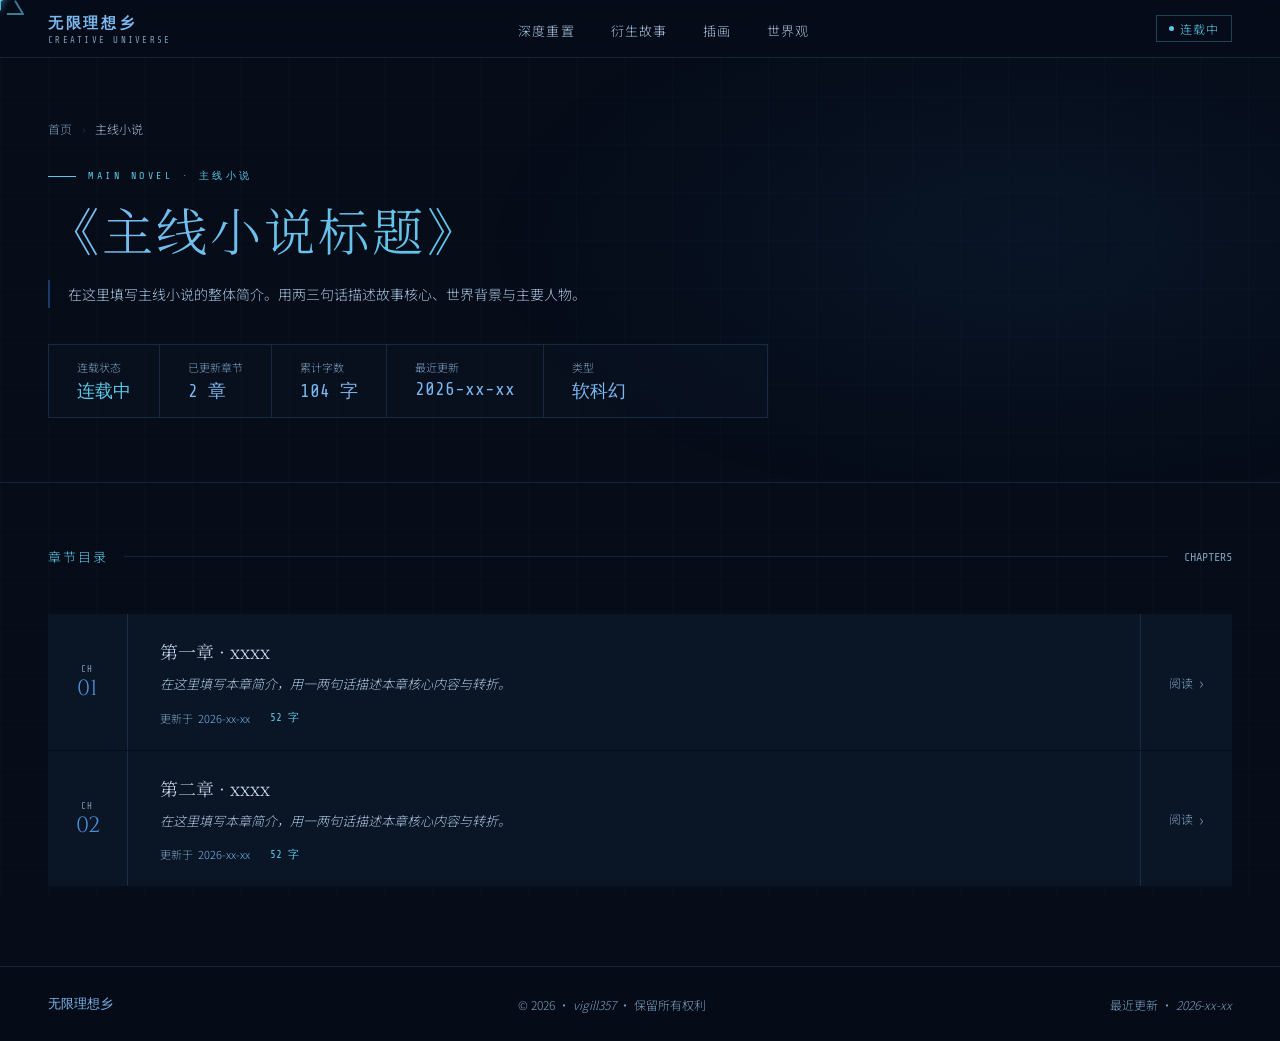
==== novel.html @ cdf53405 "1.2" ====
<!DOCTYPE html>
<html lang="zh-CN">
<head>
  <meta charset="UTF-8">
  <meta name="viewport" content="width=device-width, initial-scale=1.0">
  <title>主线小说 — 无限理想乡</title>

  <link href="https://fonts.googleapis.com/css2?family=Noto+Serif+SC:wght@300;400;600&family=Noto+Sans+SC:wght@300;400;500&family=Share+Tech+Mono&family=Cinzel:wght@400;600&display=swap" rel="stylesheet">
  <link rel="stylesheet" href="css/main.css">

  <style>
    /* ═══════════════════════════════════════════
       novel.html 专属样式
    ═══════════════════════════════════════════ */

    /* ── 页面头部（小号 Hero） ── */
    .page-header {
      position: relative; z-index: 2;
      padding: 120px 48px 64px;
      border-bottom: 1px solid var(--border);
      overflow: hidden;
    }
    .page-header::before {
      content: ''; position: absolute; inset: 0; pointer-events: none;
      background: radial-gradient(ellipse 60% 80% at 80% 50%,
        rgba(37,99,168,.10) 0%, transparent 70%);
    }

    /* 面包屑 */
    .breadcrumb {
      display: flex; align-items: center; gap: 10px;
      font-family: 'Noto Sans SC', sans-serif; font-size: 12px;
      color: var(--text3); margin-bottom: 32px;
      opacity: 0; animation: fadeUp .5s .05s forwards;
    }
    .breadcrumb a {
      color: var(--text3); text-decoration: none; transition: color .2s;
    }
    .breadcrumb a:hover { color: var(--cyan); }
    .breadcrumb-sep { color: var(--border2); }
    .breadcrumb-cur { color: var(--text2); }

    /* 标题区 */
    .ph-inner { max-width: 720px; position: relative; }
    .ph-label {
      font-family: 'Share Tech Mono', monospace; font-size: 10px;
      letter-spacing: .35em; color: var(--cyan); margin-bottom: 16px;
      display: flex; align-items: center; gap: 12px;
      opacity: 0; animation: fadeUp .5s .1s forwards;
    }
    .ph-label::before { content: ''; display: block; width: 28px; height: 1px; background: var(--cyan); }

    .ph-title {
      font-family: 'Noto Serif SC', serif; font-weight: 300;
      font-size: clamp(32px, 4vw, 54px); line-height: 1.2;
      letter-spacing: .06em; margin-bottom: 20px;
      opacity: 0; animation: fadeUp .6s .15s forwards;
    }
    .ph-title em {
      font-style: normal;
      background: linear-gradient(135deg, var(--blue3), var(--cyan));
      -webkit-background-clip: text; -webkit-text-fill-color: transparent;
    }

    .ph-synopsis {
      font-size: 14px; line-height: 2; color: var(--text2);
      max-width: 580px; margin-bottom: 36px;
      border-left: 2px solid var(--blue0); padding-left: 18px;
      opacity: 0; animation: fadeUp .6s .2s forwards;
    }

    /* 统计条 */
    .ph-stats {
      display: flex; gap: 0; flex-wrap: wrap;
      border: 1px solid var(--border); background: rgba(10,21,37,.5);
      opacity: 0; animation: fadeUp .6s .25s forwards;
    }
    .ph-stat {
      padding: 14px 28px; border-right: 1px solid var(--border);
      display: flex; flex-direction: column; gap: 4px;
    }
    .ph-stat:last-child { border-right: none; }
    .ph-stat-label { font-family: 'Noto Sans SC', sans-serif; font-size: 11px; color: var(--text3); }
    .ph-stat-val   { font-family: 'Share Tech Mono', monospace; font-size: 18px; color: var(--blue3); }
    .ph-stat-val.live { color: var(--cyan); }

    /* ── 章节列表 ── */
    .chapter-section {
      position: relative; z-index: 2;
      padding: 64px 48px 80px;
    }

    .ch-list { display: flex; flex-direction: column; gap: 1px; }

    .ch-card {
      display: grid;
      grid-template-columns: 80px 1fr auto;
      gap: 0;
      background: var(--border);
      text-decoration: none; color: inherit;
      transition: background .2s;
    }
    .ch-card:hover .ch-card-num  { background: var(--bg3); }
    .ch-card:hover .ch-card-body { background: var(--bg2); }
    .ch-card:hover .ch-card-action { background: var(--bg2); }

    /* 左侧章节序号 */
    .ch-card-num {
      background: var(--bg1);
      display: flex; flex-direction: column;
      align-items: center; justify-content: center;
      padding: 28px 0;
      border-right: 1px solid var(--border);
      transition: background .2s;
    }
    .ch-num-label {
      font-family: 'Share Tech Mono', monospace;
      font-size: 9px; color: var(--text3);
      letter-spacing: .15em; margin-bottom: 4px;
    }
    .ch-num-val {
      font-family: 'Cinzel', serif;
      font-size: 22px; color: var(--blue2);
      line-height: 1;
    }

    /* 中部内容 */
    .ch-card-body {
      background: var(--bg1);
      padding: 24px 32px;
      transition: background .2s;
    }
    .ch-card-title {
      font-family: 'Noto Serif SC', serif;
      font-size: 18px; color: var(--text);
      margin-bottom: 8px;
    }
    .ch-card-synopsis {
      font-size: 13px; line-height: 1.8;
      color: var(--text2); font-style: italic;
      margin-bottom: 14px;
    }
    .ch-card-meta {
      display: flex; gap: 20px; align-items: center;
    }
    .ch-meta-item {
      font-family: 'Noto Sans SC', sans-serif;
      font-size: 11px; color: var(--text3);
      display: flex; align-items: center; gap: 5px;
    }
    .ch-meta-item em {
      font-style: normal; color: var(--blue3);
    }
    .ch-wordcount {
      font-family: 'Share Tech Mono', monospace;
      font-size: 11px; color: var(--text3);
    }
    .ch-wordcount em { color: var(--cyan); font-style: normal; }

    /* 右侧操作 */
    .ch-card-action {
      background: var(--bg1);
      border-left: 1px solid var(--border);
      display: flex; align-items: center; justify-content: center;
      padding: 0 28px;
      transition: background .2s;
    }
    .ch-read-btn {
      font-family: 'Noto Sans SC', sans-serif;
      font-size: 12px; color: var(--text3);
      display: flex; align-items: center; gap: 6px;
      transition: color .2s;
    }
    .ch-card:hover .ch-read-btn { color: var(--cyan); }
    .ch-read-arrow {
      font-size: 16px; transition: transform .2s;
    }
    .ch-card:hover .ch-read-arrow { transform: translateX(3px); }

    /* 加载占位 */
    .ch-loading {
      text-align: center; padding: 60px;
      font-family: 'Noto Sans SC', sans-serif;
      font-size: 13px; color: var(--text3);
    }

    /* 入场动画 */
    .ch-card {
      opacity: 0;
      transform: translateY(12px);
      transition: opacity .4s, transform .4s, background .2s;
    }
    .ch-card.visible {
      opacity: 1;
      transform: translateY(0);
    }
  </style>
</head>
<body>

  <!-- ═══════════ 几何光标 ═══════════ -->
  <div id="cursor-container">
    <svg id="cur-ring" viewBox="0 0 50 50">
      <g fill="none" stroke="var(--cyan)" stroke-width="1.5" stroke-linecap="round">
        <path d="M 25 5 L 19 15 M 25 5 L 31 15" />
        <path d="M 7 36 L 13 26 M 7 36 L 19 36" />
        <path d="M 43 36 L 37 26 M 43 36 L 31 36" />
      </g>
    </svg>
    <svg id="cur" viewBox="0 0 50 50">
      <g fill="none" stroke="var(--cyan)" stroke-width="2" stroke-linecap="round">
        <path d="M 25 36 L 25 26" />
        <path d="M 16 20.5 L 25 26" />
        <path d="M 34 20.5 L 25 26" />
        <circle cx="25" cy="26" r="1" fill="var(--cyan)" stroke="none" />
      </g>
    </svg>
  </div>

  <!-- ═══════════ 导航栏 ═══════════ -->
  <nav>
    <a href="index.html" class="nav-logo">
      <span class="nav-logo-main">无限理想乡</span>
      <span class="nav-logo-sub">Creative Universe</span>
    </a>
    <ul class="nav-links">
      <li><a href="index.html">深度重置</a></li>
      <li><a href="index.html#stories">衍生故事</a></li>
      <li><a href="index.html#gallery">插画</a></li>
      <li><a href="index.html#world">世界观</a></li>
    </ul>
    <div class="nav-status">连载中</div>
  </nav>

  <!-- ═══════════ 页面头部 ═══════════ -->
  <header class="page-header">
    <div class="breadcrumb">
      <a href="index.html">首页</a>
      <span class="breadcrumb-sep">›</span>
      <span class="breadcrumb-cur">主线小说</span>
    </div>
    <div class="ph-inner">
      <div class="ph-label">MAIN NOVEL · 主线小说</div>
      <h1 class="ph-title" id="novel-title"><em>《潜渊之旅》</em></h1>
      <p class="ph-synopsis" id="novel-synopsis">载入中…</p>
      <div class="ph-stats">
        <div class="ph-stat">
          <span class="ph-stat-label">连载状态</span>
          <span class="ph-stat-val live" id="stat-status">连载中</span>
        </div>
        <div class="ph-stat">
          <span class="ph-stat-label">已更新章节</span>
          <span class="ph-stat-val" id="stat-chapters">— 章</span>
        </div>
        <div class="ph-stat">
          <span class="ph-stat-label">累计字数</span>
          <span class="ph-stat-val" id="stat-words">计算中…</span>
        </div>
        <div class="ph-stat">
          <span class="ph-stat-label">最近更新</span>
          <span class="ph-stat-val" id="stat-update">——</span>
        </div>
        <div class="ph-stat">
          <span class="ph-stat-label">类型</span>
          <span class="ph-stat-val" id="stat-genre">——</span>
        </div>
      </div>
    </div>
  </header>

  <!-- ═══════════ 章节列表 ═══════════ -->
  <section class="chapter-section">
    <div class="sec-head">
      <span class="sec-label">章节目录</span>
      <div class="sec-line"></div>
      <span class="sec-num">CHAPTERS</span>
    </div>
    <div class="ch-list" id="chapter-list">
      <div class="ch-loading">载入章节列表中…</div>
    </div>
  </section>

  <!-- ═══════════ 页脚 ═══════════ -->
  <footer>
    <div class="footer-logo">无限理想乡</div>
    <div class="footer-info">© 2026 · <em>vigill357</em> · 保留所有权利</div>
    <div class="footer-info" id="footer-update">最近更新 · <em>——</em></div>
  </footer>

  <!-- ═══════════ 脚本 ═══════════ -->
  <script src="js/cursor.js"></script>
  <script>
    (() => {
      const STORIES_ROOT = 'data/main_stories/';

      /** 统计中文字符数 */
      function countChinese(text) {
        return (text.match(/[\u4e00-\u9fa5]/g) || []).length;
      }

      /** 格式化字数 */
      function fmtWords(n) {
        if (n >= 10000) return (n / 10000).toFixed(1) + ' 万字';
        return n.toLocaleString() + ' 字';
      }

      /** 格式化序号（补零） */
      function fmtNum(n) {
        return String(n).padStart(2, '0');
      }

      /** 渲染单张章节卡片 */
      function renderCard(meta, index, wordCount) {
        const card = document.createElement('a');
        card.href      = '#'; // 未来指向阅读器
        card.className = 'ch-card';
        card.id        = `ch${index + 1}`;

        card.innerHTML = `
          <div class="ch-card-num">
            <span class="ch-num-label">CH</span>
            <span class="ch-num-val">${fmtNum(index + 1)}</span>
          </div>
          <div class="ch-card-body">
            <div class="ch-card-title">${meta.title}</div>
            <p class="ch-card-synopsis">${meta.synopsis || '暂无简介。'}</p>
            <div class="ch-card-meta">
              <span class="ch-meta-item">更新于 <em>${meta.date || '——'}</em></span>
              <span class="ch-wordcount">
                ${wordCount !== null
                  ? `<em>${fmtWords(wordCount)}</em>`
                  : '<em>——</em>'}
              </span>
            </div>
          </div>
          <div class="ch-card-action">
            <span class="ch-read-btn">
              阅读
              <span class="ch-read-arrow">›</span>
            </span>
          </div>`;

        return card;
      }

      /** 主加载流程 */
      async function load() {
        // 1. 读小说级别信息
        try {
          const wRes  = await fetch('data/world.json');
          const world = await wRes.json();
          if (world.novel) {
            const n = world.novel;
            document.getElementById('novel-title').innerHTML    = `<em>${n.title || '《主线小说标题》'}</em>`;
            document.getElementById('novel-synopsis').textContent = n.synopsis || '';
            document.getElementById('stat-status').textContent    = n.status  || '——';
            document.getElementById('stat-genre').textContent     = n.genre   || '——';
          }

        } catch (_) {}

        // 2. 读章节索引
        let folders = [];
        try {
          const idxRes = await fetch(STORIES_ROOT + 'index.json');
          folders = await idxRes.json();
        } catch (e) {
          document.getElementById('chapter-list').innerHTML =
            '<div class="ch-loading">无法加载章节列表。</div>';
          return;
        }

        document.getElementById('stat-chapters').textContent = `${folders.length} 章`;

        // 3. 并行拉取所有 meta.json
        const metas = await Promise.all(
          folders.map(f =>
            fetch(`${STORIES_ROOT}${f}/meta.json`)
              .then(r => r.json())
              .catch(() => ({ title: f, date: '', synopsis: '' }))
          )
        );

        // 最新更新日期
        const latestDate = [...metas]
          .sort((a, b) => (b.date || '').localeCompare(a.date || ''))[0]?.date || '——';
        document.getElementById('stat-update').textContent = latestDate;
        document.getElementById('footer-update').innerHTML =
          `最近更新 · <em>${latestDate}</em>`;

        // 4. 渲染卡片（先不带字数）
        const list = document.getElementById('chapter-list');
        list.innerHTML = '';
        const cards = metas.map((meta, i) => {
          const card = renderCard(meta, i, null);
          list.appendChild(card);
          return card;
        });

        // 5. 入场动画（逐卡延迟）
        cards.forEach((card, i) => {
          setTimeout(() => card.classList.add('visible'), i * 80);
        });

        // 6. 并行拉取正文 → 计算字数（异步更新到已渲染的卡片）
        let totalWords = 0;
        await Promise.all(
          folders.map(async (f, i) => {
            try {
              const txtRes = await fetch(`${STORIES_ROOT}${f}/${f}.txt`);
              const text   = await txtRes.text();
              const wc     = countChinese(text);
              totalWords  += wc;

              // 更新对应卡片的字数显示
              const wcEl = cards[i].querySelector('.ch-wordcount');
              if (wcEl) wcEl.innerHTML = `<em>${fmtWords(wc)}</em>`;

              // 同步更新总字数
              document.getElementById('stat-words').textContent = fmtWords(totalWords);
            } catch (_) {}
          })
        );

        // 最终确认总字数
        document.getElementById('stat-words').textContent =
          totalWords > 0 ? fmtWords(totalWords) : '——';
      }

      // 光标初始化 + 主加载
      document.addEventListener('DOMContentLoaded', () => {
        Cursor.init();
        load();
      });
    })();
  </script>
</body>
</html>
---- css/main.css ----
/* ╔═══════════════════════════════════════════╗
   ║         模块 1 · 全局颜色变量              ║
   ╚═══════════════════════════════════════════╝ */
:root {
  --bg0: #060C18;   --bg1: #0A1525;   --bg2: #0E1E35;   --bg3: #132540;
  --blue0: #1A3A6E; --blue1: #2563A8; --blue2: #4A90D9; --blue3: #7BB8F0; --blue4: #B8D8F8;
  --cyan:  #5BC8E8; --cyan2: #A8E6F5;
  --gold:  #C8A96E; --gold2: #E8D0A0;
  --text:  #C8D8EE; --text2: #A8C4E0; --text3: #7AA0C0;
  --border:  rgba(74, 144, 217, 0.20); --border2: rgba(74, 144, 217, 0.40);
}

/* ╔═══════════════════════════════════════════╗
   ║         模块 2 · 全局基础样式              ║
   ╚═══════════════════════════════════════════╝ */
* {
  margin: 0; padding: 0; box-sizing: border-box;
  cursor: none !important;
}
html { scroll-behavior: smooth; }
body {
  background: var(--bg0);
  color: var(--text);
  font-family: 'Noto Sans SC', sans-serif;
  font-weight: 300;
  min-height: 100vh;
  overflow-x: hidden;
}

/* 背景纹理 · 网格 */
body::before {
  content: ''; position: fixed; inset: 0; pointer-events: none; z-index: 0;
  background-image:
    linear-gradient(rgba(74,144,217,.03) 1px, transparent 1px),
    linear-gradient(90deg, rgba(74,144,217,.03) 1px, transparent 1px);
  background-size: 48px 48px;
}
/* 背景纹理 · 扫描线 */
body::after {
  content: ''; position: fixed; inset: 0; pointer-events: none; z-index: 1;
  background: repeating-linear-gradient(
    0deg, transparent, transparent 3px,
    rgba(0, 0, 0, 0.025) 3px, rgba(0, 0, 0, 0.025) 4px
  );
}

/* 滚动条 */
::-webkit-scrollbar { width: 2px; }
::-webkit-scrollbar-track { background: var(--bg0); }
::-webkit-scrollbar-thumb { background: var(--blue1); }

/* ╔═══════════════════════════════════════════╗
   ║         模块 3 · 通用动画关键帧            ║
   ╚═══════════════════════════════════════════╝ */
@keyframes fadeUp   { from { opacity: 0; transform: translateY(20px); }  to { opacity: 1; transform: translateY(0); } }
@keyframes fadeLeft  { from { opacity: 0; transform: translate(20px, -50%); } to { opacity: 1; transform: translate(0, -50%); } }
@keyframes fadeIn    { from { opacity: 0; } to { opacity: 1; } }
@keyframes blink     { 0%, 100% { opacity: 1; } 50% { opacity: .3; } }
@keyframes breathe   { 0%, 100% { transform: scale(1); opacity: .8; } 50% { transform: scale(1.08); opacity: 1; } }
@keyframes breathe1  { 0%, 100% { transform: translateY(-55%) scale(1); } 50% { transform: translateY(-55%) scale(1.08); } }
@keyframes scrollDown { 0%, 100% { opacity: .4; transform: scaleY(.8); } 50% { opacity: 1; transform: scaleY(1); } }

/* ╔═══════════════════════════════════════════╗
   ║         模块 4 · 几何光标                  ║
   ╚═══════════════════════════════════════════╝ */
#cursor-container {
  position: fixed; top: 0; left: 0;
  width: 100vw; height: 100vh;
  pointer-events: none; z-index: 9999;
}
/* 内部三脚架（直接跟随） */
#cur {
  position: fixed; width: 44px; height: 44px;
  pointer-events: none; transform: translate(-50%, -50%);
  mix-blend-mode: screen;
  filter: drop-shadow(0 0 3px var(--cyan));
}
/* 外部镂空三角（延迟跟随） */
#cur-ring {
  position: fixed; width: 64px; height: 64px;
  pointer-events: none; transform: translate(-50%, -50%);
  mix-blend-mode: screen; opacity: 0.6;
  transition: transform .3s cubic-bezier(0.23, 1, 0.32, 1), opacity .3s;
}
/* 悬停状态 */
#cur-ring.big {
  opacity: 1;
  transform: translate(-50%, -50%) rotate(60deg) scale(1.3);
}

/* ╔═══════════════════════════════════════════╗
   ║         模块 5 · 点击波纹                  ║
   ╚═══════════════════════════════════════════╝ */
.rpl {
  position: fixed; border-radius: 50%; border: 1px solid rgba(91, 200, 232, 0.7);
  pointer-events: none; z-index: 9990; transform: translate(-50%, -50%);
  animation: rpl .65s ease-out forwards;
}
@keyframes rpl {
  from { width: 0; height: 0; opacity: .9; }
  to   { width: 100px; height: 100px; opacity: 0; }
}

/* ╔═══════════════════════════════════════════╗
   ║         模块 6 · 导航栏                    ║
   ╚═══════════════════════════════════════════╝ */
nav {
  position: fixed; top: 0; left: 0; right: 0; z-index: 200; height: 58px;
  display: flex; align-items: center; justify-content: space-between;
  padding: 0 48px; border-bottom: 1px solid var(--border);
  background: rgba(6, 12, 24, 0.88); backdrop-filter: blur(16px);
}
.nav-logo { display: flex; flex-direction: column; gap: 1px; text-decoration: none; }
.nav-logo-main { font-family: 'Cinzel', serif; font-size: 15px; font-weight: 600; letter-spacing: .18em; color: var(--blue3); }
.nav-logo-sub  { font-family: 'Share Tech Mono', monospace; font-size: 9px; letter-spacing: .25em; color: var(--text3); text-transform: uppercase; }
.nav-links { display: flex; gap: 36px; list-style: none; }
.nav-links a {
  font-family: 'Noto Sans SC', sans-serif; font-size: 13px; letter-spacing: .08em;
  text-transform: none; color: var(--text2); text-decoration: none;
  transition: color .2s; position: relative;
}
.nav-links a::after {
  content: ''; position: absolute; bottom: -4px; left: 0; right: 100%;
  height: 1px; background: var(--cyan); transition: right .25s;
}
.nav-links a:hover { color: var(--cyan); }
.nav-links a:hover::after { right: 0; }
.nav-status {
  font-family: 'Noto Sans SC', sans-serif; font-size: 12px; letter-spacing: .08em;
  color: var(--cyan); border: 1px solid rgba(91, 200, 232, 0.3);
  padding: 4px 12px; display: flex; align-items: center; gap: 6px;
}
.nav-status::before {
  content: ''; width: 5px; height: 5px; border-radius: 50%;
  background: var(--cyan); animation: blink 2s infinite;
}

/* ╔═══════════════════════════════════════════╗
   ║         模块 7 · 首屏 Hero                 ║
   ╚═══════════════════════════════════════════╝ */
.hero {
  position: relative; z-index: 2; min-height: 100vh;
  display: flex; flex-direction: column; justify-content: center;
  padding: 80px 48px 60px; overflow: hidden;
}
.hero::before {
  content: ''; position: absolute; top: 0; right: 200px; bottom: 0; width: 1px;
  background: linear-gradient(to bottom, transparent, var(--border2) 30%, var(--border2) 70%, transparent);
}
.orb  { position: absolute; pointer-events: none; border-radius: 50%; animation: breathe 5s ease-in-out infinite; }
.orb1 { width:700px; height:700px; right:-150px; top:50%; transform:translateY(-55%); background:radial-gradient(circle, rgba(37,99,168,.12) 0%, transparent 65%); animation: breathe1 5s ease-in-out infinite; }
.orb2 { width:400px; height:400px; right:80px; top:15%; background:radial-gradient(circle, rgba(91,200,232,.06) 0%, transparent 65%); animation-duration:7s; animation-direction:reverse; }
.orb3 { width:300px; height:300px; left:-60px; bottom:10%; background:radial-gradient(circle, rgba(37,99,168,.07) 0%, transparent 65%); animation-duration:6s; }

.hero-content { max-width: 620px; position: relative; }
.hero-tag {
  font-family: 'Share Tech Mono', monospace; font-size: 10px; letter-spacing: .35em;
  text-transform: uppercase; color: var(--cyan); margin-bottom: 28px;
  display: flex; align-items: center; gap: 14px;
  opacity: 0; animation: fadeUp .6s .1s forwards;
}
.hero-tag::before { content: ''; display: block; width: 36px; height: 1px; background: var(--cyan); }
.hero-title {
  font-family: 'Noto Serif SC', serif; font-weight: 300;
  font-size: clamp(42px, 5.5vw, 72px); line-height: 1.15; letter-spacing: .06em;
  color: var(--text); margin-bottom: 10px;
  opacity: 0; animation: fadeUp .7s .2s forwards;
}
.hero-title em {
  font-style: normal;
  background: linear-gradient(135deg, var(--blue3), var(--cyan));
  -webkit-background-clip: text; -webkit-text-fill-color: transparent;
}
.hero-en  { font-family: 'Cinzel', serif; font-size: 13px; letter-spacing: .25em; color: var(--text3); margin-bottom: 40px; opacity: 0; animation: fadeUp .7s .3s forwards; }
.hero-desc { font-size: 15px; line-height: 2; color: var(--text2); max-width: 460px; margin-bottom: 48px; border-left: 2px solid var(--blue0); padding-left: 20px; opacity: 0; animation: fadeUp .7s .4s forwards; }
.hero-btns { display: flex; gap: 14px; align-items: center; opacity: 0; animation: fadeUp .7s .5s forwards; }
.btn-a, .btn-b {
  font-family: 'Noto Sans SC', sans-serif; font-size: 13px; letter-spacing: .12em;
  padding: 13px 30px; text-decoration: none; display: inline-block;
  transition: all .2s;
  clip-path: polygon(0 0, calc(100% - 8px) 0, 100% 8px, 100% 100%, 8px 100%, 0 calc(100% - 8px));
}
.btn-a       { color: var(--bg0); background: var(--blue2); }
.btn-a:hover { background: var(--cyan); }
.btn-b       { color: var(--blue3); border: 1px solid var(--border2); }
.btn-b:hover { border-color: var(--cyan2); color: var(--cyan2); }

/* Hero 信息面板 */
.hero-panel {
  position: absolute; right: 0; top: 50%; transform: translateY(-50%);
  width: 220px; border: 1px solid var(--border); background: rgba(10, 21, 37, 0.7);
  padding: 24px; opacity: 0; animation: fadeLeft .8s .6s forwards;
}
.hero-panel::before {
  content: 'SYS.INFO'; position: absolute; top: -9px; left: 16px;
  font-family: 'Share Tech Mono', monospace; font-size: 9px; color: var(--text3);
  background: var(--bg0); padding: 0 8px;
}
.panel-row { display: flex; justify-content: space-between; align-items: center; padding: 7px 0; border-bottom: 1px solid rgba(74, 144, 217, 0.08); }
.panel-row:last-child { border-bottom: none; }
.panel-key { font-family: 'Noto Sans SC', sans-serif; font-size: 12px; color: var(--text2); }
.panel-val { font-family: 'Share Tech Mono', monospace; font-size: 13px; color: var(--blue3); }
.panel-val.live { color: var(--cyan); }

.scroll-hint {
  position: absolute; bottom: 36px; left: 50%; transform: translateX(-50%);
  font-family: 'Noto Sans SC', sans-serif; font-size: 12px; letter-spacing: .2em; color: var(--text3);
  display: flex; flex-direction: column; align-items: center; gap: 10px;
  opacity: 0; animation: fadeIn 1s 1s forwards;
}
.scroll-arrow { width: 1px; height: 40px; background: linear-gradient(to bottom, var(--border2), transparent); animation: scrollDown 1.5s ease-in-out infinite; }

/* ╔═══════════════════════════════════════════╗
   ║         模块 8 · 内容板块通用              ║
   ╚═══════════════════════════════════════════╝ */
section { position: relative; z-index: 2; padding: 80px 48px; }
.sec-head  { display: flex; align-items: center; gap: 16px; margin-bottom: 48px; }
.sec-label { font-family: 'Noto Sans SC', sans-serif; font-size: 13px; letter-spacing: .15em; color: var(--cyan); }
.sec-line  { flex: 1; height: 1px; background: var(--border); }
.sec-num   { font-family: 'Share Tech Mono', monospace; font-size: 12px; color: var(--text3); }

/* ╔═══════════════════════════════════════════╗
   ║         模块 9 · 小说板块                  ║
   ╚═══════════════════════════════════════════╝ */
.novel-wrap  { display: grid; grid-template-columns: 1fr 340px; gap: 1px; background: var(--border); }
.novel-main  { background: var(--bg1); padding: 48px; position: relative; overflow: hidden; transition: background .3s; text-decoration: none; display: block; color: inherit; }
.novel-main:hover { background: var(--bg2); }

/* MAIN 徽章（替代原 ::after 伪元素，支持呼吸灯） */
.novel-badge {
  position: absolute; top: 24px; right: 24px;
  font-family: 'Share Tech Mono', monospace; font-size: 9px; color: var(--gold);
  border: 1px solid rgba(200, 169, 110, 0.3); padding: 3px 10px 3px 8px;
  display: flex; align-items: center; gap: 6px;
}
.novel-badge::before {
  content: ''; width: 5px; height: 5px; border-radius: 50%;
  background: var(--gold); animation: blink 2.5s ease-in-out infinite;
  flex-shrink: 0;
}

.novel-tag   { font-family: 'Noto Sans SC', sans-serif; font-size: 12px; color: var(--blue3); margin-bottom: 20px; display: flex; align-items: center; gap: 8px; }
.novel-title { font-family: 'Noto Serif SC', serif; font-size: 32px; margin-bottom: 20px; transition: color .2s; }
.novel-desc  { font-size: 14px; line-height: 1.9; color: var(--text2); font-style: italic; margin-bottom: 32px; }
.novel-stats { display: flex; gap: 28px; border-top: 1px solid var(--border); padding-top: 20px; }
.stat-item   { display: flex; flex-direction: column; gap: 4px; }
.stat-label  { font-family: 'Noto Sans SC', sans-serif; font-size: 11px; color: var(--text3); }
.stat-val    { font-family: 'Share Tech Mono', monospace; font-size: 14px; color: var(--blue3); }
.novel-side    { background: var(--bg1); display: flex; flex-direction: column; gap: 1px; }
.chapter-item  { background: var(--bg1); padding: 24px 28px; transition: background .25s; text-decoration: none; display: block; position: relative; }
.chapter-item:hover { background: var(--bg2); }
.ch-title  { font-family: 'Noto Serif SC', serif; font-size: 15px; color: var(--text); margin-bottom: 6px; }
.ch-date   { font-family: 'Noto Sans SC', sans-serif; font-size: 11px; color: var(--text3); }
.ch-arrow  { position: absolute; right: 20px; top: 50%; transform: translateY(-50%); font-size: 12px; color: var(--border2); transition: all .2s; }
.chapter-item:hover .ch-arrow { color: var(--cyan); right: 16px; }

/* ╔═══════════════════════════════════════════╗
   ║         模块 10 · 衍生故事板块             ║
   ╚═══════════════════════════════════════════╝ */
.stories-grid { display: grid; grid-template-columns: repeat(3, 1fr); gap: 1px; background: var(--border); }
.story-card    { background: var(--bg1); padding: 32px; transition: background .25s; text-decoration: none; display: block; position: relative; }
.story-card:hover { background: var(--bg2); }
.story-title   { font-family: 'Noto Serif SC', serif; font-size: 20px; margin-bottom: 12px; }
.story-excerpt { font-size: 13px; line-height: 1.85; color: var(--text2); font-style: italic; margin-bottom: 20px; }
.story-meta    { display: flex; justify-content: space-between; border-top: 1px solid var(--border); padding-top: 14px; font-family: 'Noto Sans SC', sans-serif; font-size: 12px; color: var(--text3); }

/* ╔═══════════════════════════════════════════╗
   ║         模块 11 · 插画图鉴板块             ║
   ╚═══════════════════════════════════════════╝ */
.gallery-grid  { display: grid; grid-template-columns: repeat(4, 1fr); gap: 1px; background: var(--border); }
.gallery-item  { background: var(--bg1); aspect-ratio: 2/3; display: flex; flex-direction: column; align-items: center; justify-content: center; overflow: hidden; transition: background .25s; position: relative; }
.gallery-frame { width: 55%; aspect-ratio: 1; border: 1px solid var(--border); position: relative; transition: all .3s; }
.gallery-item:hover .gallery-frame { border-color: var(--blue2); transform: scale(1.04); }
.gallery-label { position: absolute; bottom: 16px; font-size: 12px; color: var(--text2); }

/* ╔═══════════════════════════════════════════╗
   ║         模块 12 · 世界观板块               ║
   ╚═══════════════════════════════════════════╝ */
.world-grid  { display: grid; grid-template-columns: repeat(2, 1fr); gap: 1px; background: var(--border); }
.world-card  { background: var(--bg1); padding: 36px 40px; transition: background .25s; text-decoration: none; display: block; position: relative; }
.world-card:hover { background: var(--bg2); }
.world-icon  { font-family: 'Share Tech Mono', monospace; font-size: 22px; color: var(--blue0); margin-bottom: 20px; }
.world-title { font-family: 'Noto Serif SC', serif; font-size: 18px; margin-bottom: 10px; }
.world-count { font-family: 'Noto Sans SC', sans-serif; font-size: 12px; border-top: 1px solid var(--border); padding-top: 14px; color: var(--text3); }
.world-count em { color: var(--cyan); font-style: normal; }

/* ╔═══════════════════════════════════════════╗
   ║         模块 13 · 页脚                     ║
   ╚═══════════════════════════════════════════╝ */
footer {
  border-top: 1px solid var(--border); padding: 28px 48px;
  display: flex; justify-content: space-between; align-items: center;
  background: rgba(6, 12, 24, 0.6); position: relative; z-index: 2;
}
.footer-logo { font-family: 'Cinzel', serif; font-size: 13px; color: var(--blue3); }
.footer-info { font-family: 'Noto Sans SC', sans-serif; font-size: 12px; color: var(--text3); }

/* 模块 14 · 侧栏滚动 */
.novel-side { display: flex; flex-direction: column; overflow: hidden; }
.novel-side-scroll { flex: 1; overflow-y: auto; scrollbar-width: thin; scrollbar-color: var(--blue2) transparent; }
.novel-side-scroll::-webkit-scrollbar { width: 3px; }
.novel-side-scroll::-webkit-scrollbar-thumb { background: var(--blue2); border-radius: 2px; }
.chapter-item--all { flex-shrink: 0; border-top: 1px solid var(--border); background: rgba(37,99,168,.06); }
.chapter-item--all:hover { background: rgba(37,99,168,.14); }
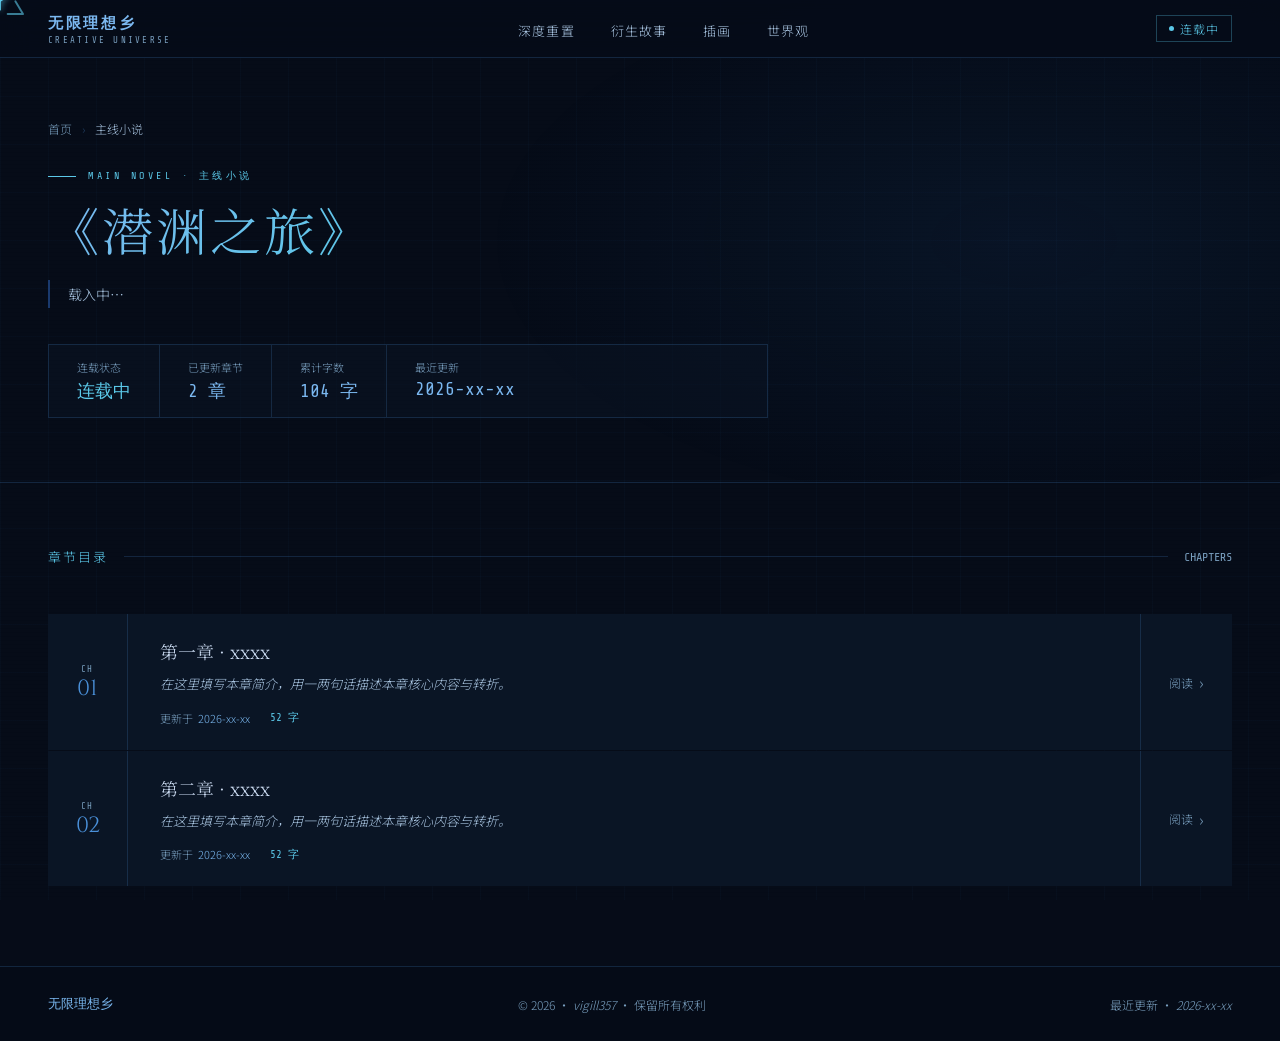
==== commit 70fa2b31: "删除类型" ====
--- a/novel.html
+++ b/novel.html
@@ -260,10 +260,10 @@
           <span class="ph-stat-label">最近更新</span>
           <span class="ph-stat-val" id="stat-update">——</span>
         </div>
-        <div class="ph-stat">
+        <!-- <div class="ph-stat">
           <span class="ph-stat-label">类型</span>
           <span class="ph-stat-val" id="stat-genre">——</span>
-        </div>
+        </div> -->
       </div>
     </div>
   </header>
--- a/css/main.css
+++ b/css/main.css
@@ -296,8 +296,9 @@
 .footer-info { font-family: 'Noto Sans SC', sans-serif; font-size: 12px; color: var(--text3); }
 
 /* 模块 14 · 侧栏滚动 */
-.novel-side { display: flex; flex-direction: column; overflow: hidden; }
-.novel-side-scroll { flex: 1; overflow-y: auto; scrollbar-width: thin; scrollbar-color: var(--blue2) transparent; }
+.novel-main { height: 340px; }
+.novel-side { display: flex; flex-direction: column; overflow: hidden; background: var(--bg1); }
+.novel-side-scroll { flex: 1; overflow-y: auto; background: var(--bg1); scrollbar-width: thin; scrollbar-color: var(--blue2) transparent; }
 .novel-side-scroll::-webkit-scrollbar { width: 3px; }
 .novel-side-scroll::-webkit-scrollbar-thumb { background: var(--blue2); border-radius: 2px; }
 .chapter-item--all { flex-shrink: 0; border-top: 1px solid var(--border); background: rgba(37,99,168,.06); }
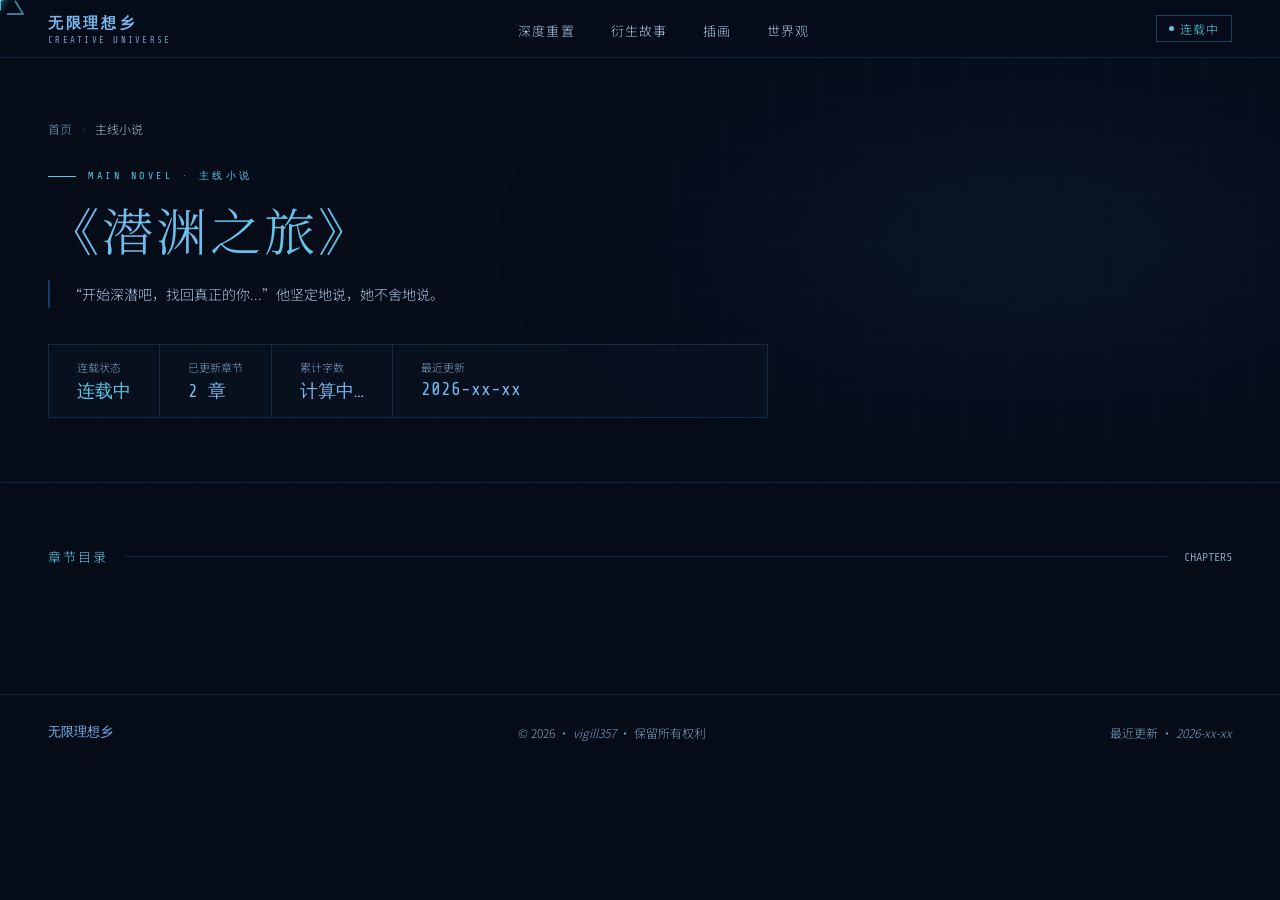
==== commit 63aca45a: "链接阅读器" ====
--- a/novel.html
+++ b/novel.html
@@ -312,7 +312,7 @@
       /** 渲染单张章节卡片 */
       function renderCard(meta, index, wordCount) {
         const card = document.createElement('a');
-        card.href      = '#'; // 未来指向阅读器
+        card.href      = `reader.html?ch=${folders[index]}`; // 未来指向阅读器
         card.className = 'ch-card';
         card.id        = `ch${index + 1}`;
 
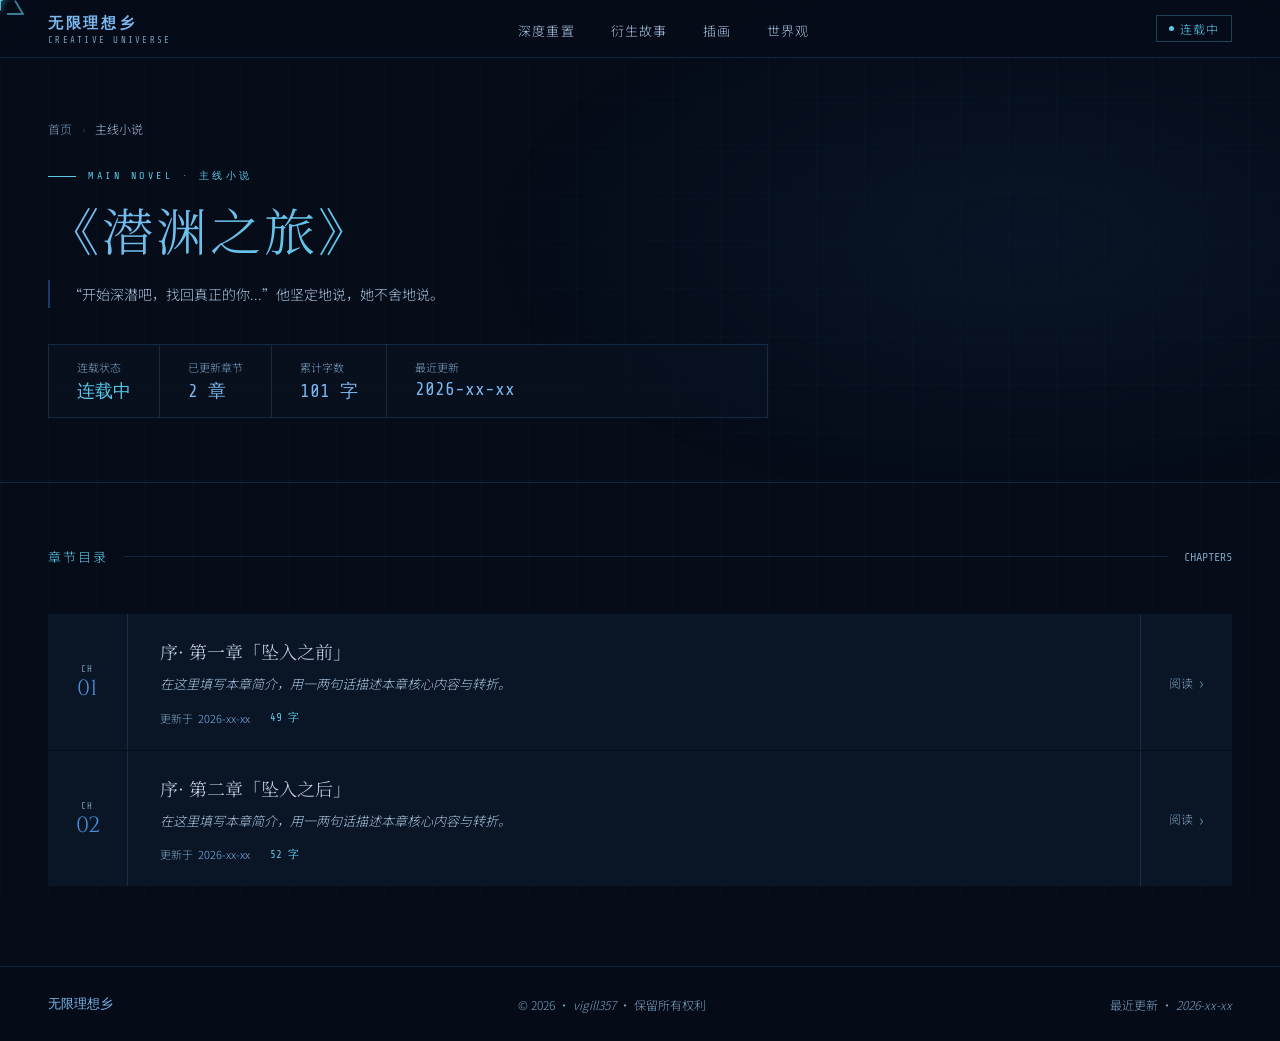
==== commit ed356b82: "更新novel.html和loader.js以适配新的章节结构和数据格式；添加reader.html作为小说阅读界面；更新world.json以反映当前的世界构建状态。" ====
--- a/novel.html
+++ b/novel.html
@@ -310,9 +310,9 @@
       }
 
       /** 渲染单张章节卡片 */
-      function renderCard(meta, index, wordCount) {
+      function renderCard(meta, index, wordCount, folder) {
         const card = document.createElement('a');
-        card.href      = `reader.html?ch=${folders[index]}`; // 未来指向阅读器
+        card.href      = `reader.html?ch=${folder || ''}`; // 未来指向阅读器
         card.className = 'ch-card';
         card.id        = `ch${index + 1}`;
 
@@ -392,7 +392,7 @@
         const list = document.getElementById('chapter-list');
         list.innerHTML = '';
         const cards = metas.map((meta, i) => {
-          const card = renderCard(meta, i, null);
+          const card = renderCard(meta, i, null, folders[i]);
           list.appendChild(card);
           return card;
         });
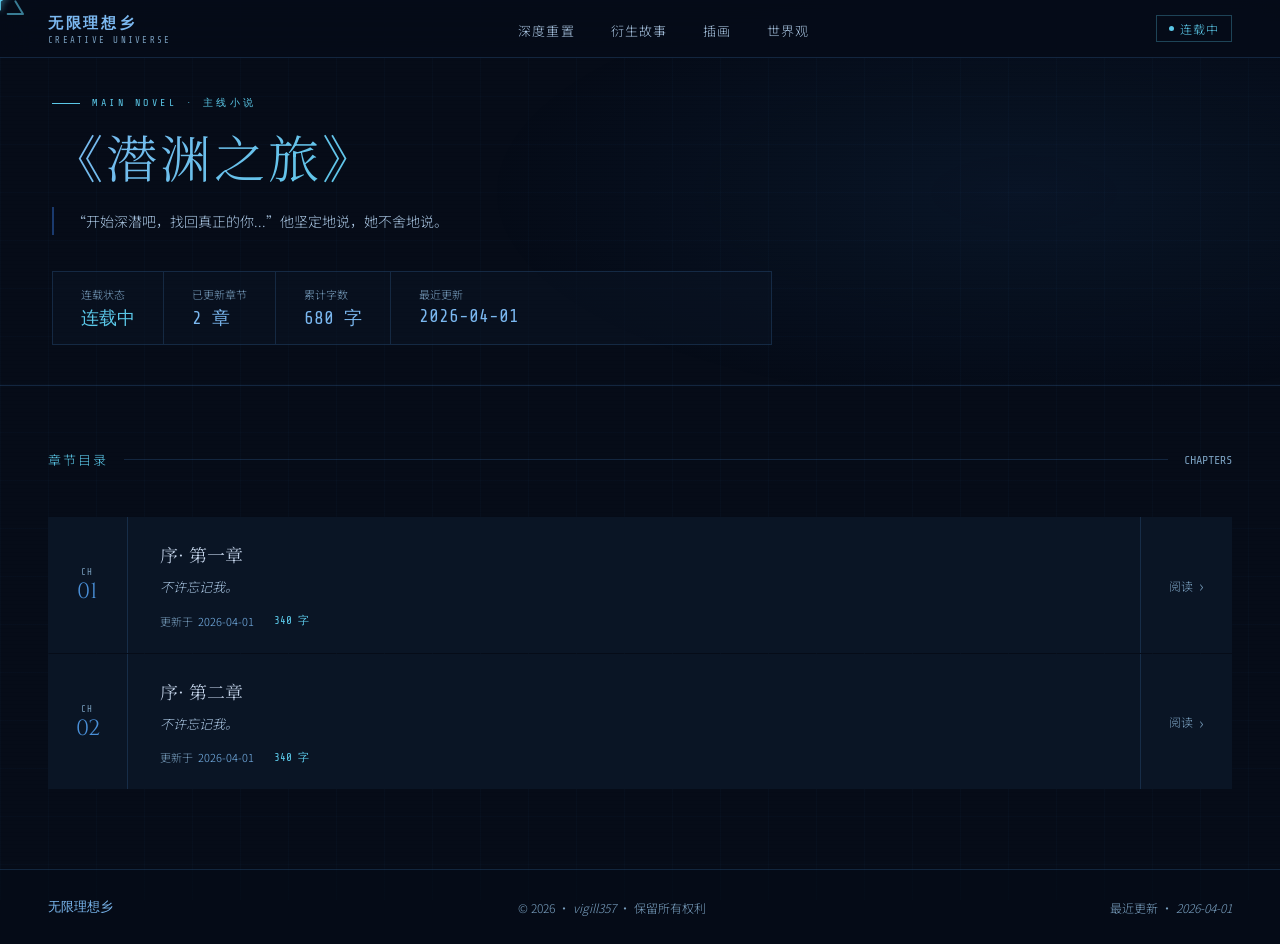
==== commit 6e857c2d: "主线小说子页面更新，对齐排版" ====
--- a/novel.html
+++ b/novel.html
@@ -1,438 +1,419 @@
-<!DOCTYPE html>
-<html lang="zh-CN">
-<head>
-  <meta charset="UTF-8">
-  <meta name="viewport" content="width=device-width, initial-scale=1.0">
-  <title>主线小说 — 无限理想乡</title>
-
-  <link href="https://fonts.googleapis.com/css2?family=Noto+Serif+SC:wght@300;400;600&family=Noto+Sans+SC:wght@300;400;500&family=Share+Tech+Mono&family=Cinzel:wght@400;600&display=swap" rel="stylesheet">
-  <link rel="stylesheet" href="css/main.css">
-
-  <style>
-    /* ═══════════════════════════════════════════
-       novel.html 专属样式
-    ═══════════════════════════════════════════ */
-
-    /* ── 页面头部（小号 Hero） ── */
-    .page-header {
-      position: relative; z-index: 2;
-      padding: 120px 48px 64px;
-      border-bottom: 1px solid var(--border);
-      overflow: hidden;
-    }
-    .page-header::before {
-      content: ''; position: absolute; inset: 0; pointer-events: none;
-      background: radial-gradient(ellipse 60% 80% at 80% 50%,
-        rgba(37,99,168,.10) 0%, transparent 70%);
-    }
-
-    /* 面包屑 */
-    .breadcrumb {
-      display: flex; align-items: center; gap: 10px;
-      font-family: 'Noto Sans SC', sans-serif; font-size: 12px;
-      color: var(--text3); margin-bottom: 32px;
-      opacity: 0; animation: fadeUp .5s .05s forwards;
-    }
-    .breadcrumb a {
-      color: var(--text3); text-decoration: none; transition: color .2s;
-    }
-    .breadcrumb a:hover { color: var(--cyan); }
-    .breadcrumb-sep { color: var(--border2); }
-    .breadcrumb-cur { color: var(--text2); }
-
-    /* 标题区 */
-    .ph-inner { max-width: 720px; position: relative; }
-    .ph-label {
-      font-family: 'Share Tech Mono', monospace; font-size: 10px;
-      letter-spacing: .35em; color: var(--cyan); margin-bottom: 16px;
-      display: flex; align-items: center; gap: 12px;
-      opacity: 0; animation: fadeUp .5s .1s forwards;
-    }
-    .ph-label::before { content: ''; display: block; width: 28px; height: 1px; background: var(--cyan); }
-
-    .ph-title {
-      font-family: 'Noto Serif SC', serif; font-weight: 300;
-      font-size: clamp(32px, 4vw, 54px); line-height: 1.2;
-      letter-spacing: .06em; margin-bottom: 20px;
-      opacity: 0; animation: fadeUp .6s .15s forwards;
-    }
-    .ph-title em {
-      font-style: normal;
-      background: linear-gradient(135deg, var(--blue3), var(--cyan));
-      -webkit-background-clip: text; -webkit-text-fill-color: transparent;
-    }
-
-    .ph-synopsis {
-      font-size: 14px; line-height: 2; color: var(--text2);
-      max-width: 580px; margin-bottom: 36px;
-      border-left: 2px solid var(--blue0); padding-left: 18px;
-      opacity: 0; animation: fadeUp .6s .2s forwards;
-    }
-
-    /* 统计条 */
-    .ph-stats {
-      display: flex; gap: 0; flex-wrap: wrap;
-      border: 1px solid var(--border); background: rgba(10,21,37,.5);
-      opacity: 0; animation: fadeUp .6s .25s forwards;
-    }
-    .ph-stat {
-      padding: 14px 28px; border-right: 1px solid var(--border);
-      display: flex; flex-direction: column; gap: 4px;
-    }
-    .ph-stat:last-child { border-right: none; }
-    .ph-stat-label { font-family: 'Noto Sans SC', sans-serif; font-size: 11px; color: var(--text3); }
-    .ph-stat-val   { font-family: 'Share Tech Mono', monospace; font-size: 18px; color: var(--blue3); }
-    .ph-stat-val.live { color: var(--cyan); }
-
-    /* ── 章节列表 ── */
-    .chapter-section {
-      position: relative; z-index: 2;
-      padding: 64px 48px 80px;
-    }
-
-    .ch-list { display: flex; flex-direction: column; gap: 1px; }
-
-    .ch-card {
-      display: grid;
-      grid-template-columns: 80px 1fr auto;
-      gap: 0;
-      background: var(--border);
-      text-decoration: none; color: inherit;
-      transition: background .2s;
-    }
-    .ch-card:hover .ch-card-num  { background: var(--bg3); }
-    .ch-card:hover .ch-card-body { background: var(--bg2); }
-    .ch-card:hover .ch-card-action { background: var(--bg2); }
-
-    /* 左侧章节序号 */
-    .ch-card-num {
-      background: var(--bg1);
-      display: flex; flex-direction: column;
-      align-items: center; justify-content: center;
-      padding: 28px 0;
-      border-right: 1px solid var(--border);
-      transition: background .2s;
-    }
-    .ch-num-label {
-      font-family: 'Share Tech Mono', monospace;
-      font-size: 9px; color: var(--text3);
-      letter-spacing: .15em; margin-bottom: 4px;
-    }
-    .ch-num-val {
-      font-family: 'Cinzel', serif;
-      font-size: 22px; color: var(--blue2);
-      line-height: 1;
-    }
-
-    /* 中部内容 */
-    .ch-card-body {
-      background: var(--bg1);
-      padding: 24px 32px;
-      transition: background .2s;
-    }
-    .ch-card-title {
-      font-family: 'Noto Serif SC', serif;
-      font-size: 18px; color: var(--text);
-      margin-bottom: 8px;
-    }
-    .ch-card-synopsis {
-      font-size: 13px; line-height: 1.8;
-      color: var(--text2); font-style: italic;
-      margin-bottom: 14px;
-    }
-    .ch-card-meta {
-      display: flex; gap: 20px; align-items: center;
-    }
-    .ch-meta-item {
-      font-family: 'Noto Sans SC', sans-serif;
-      font-size: 11px; color: var(--text3);
-      display: flex; align-items: center; gap: 5px;
-    }
-    .ch-meta-item em {
-      font-style: normal; color: var(--blue3);
-    }
-    .ch-wordcount {
-      font-family: 'Share Tech Mono', monospace;
-      font-size: 11px; color: var(--text3);
-    }
-    .ch-wordcount em { color: var(--cyan); font-style: normal; }
-
-    /* 右侧操作 */
-    .ch-card-action {
-      background: var(--bg1);
-      border-left: 1px solid var(--border);
-      display: flex; align-items: center; justify-content: center;
-      padding: 0 28px;
-      transition: background .2s;
-    }
-    .ch-read-btn {
-      font-family: 'Noto Sans SC', sans-serif;
-      font-size: 12px; color: var(--text3);
-      display: flex; align-items: center; gap: 6px;
-      transition: color .2s;
-    }
-    .ch-card:hover .ch-read-btn { color: var(--cyan); }
-    .ch-read-arrow {
-      font-size: 16px; transition: transform .2s;
-    }
-    .ch-card:hover .ch-read-arrow { transform: translateX(3px); }
-
-    /* 加载占位 */
-    .ch-loading {
-      text-align: center; padding: 60px;
-      font-family: 'Noto Sans SC', sans-serif;
-      font-size: 13px; color: var(--text3);
-    }
-
-    /* 入场动画 */
-    .ch-card {
-      opacity: 0;
-      transform: translateY(12px);
-      transition: opacity .4s, transform .4s, background .2s;
-    }
-    .ch-card.visible {
-      opacity: 1;
-      transform: translateY(0);
-    }
-  </style>
-</head>
-<body>
-
-  <!-- ═══════════ 几何光标 ═══════════ -->
-  <div id="cursor-container">
-    <svg id="cur-ring" viewBox="0 0 50 50">
-      <g fill="none" stroke="var(--cyan)" stroke-width="1.5" stroke-linecap="round">
-        <path d="M 25 5 L 19 15 M 25 5 L 31 15" />
-        <path d="M 7 36 L 13 26 M 7 36 L 19 36" />
-        <path d="M 43 36 L 37 26 M 43 36 L 31 36" />
-      </g>
-    </svg>
-    <svg id="cur" viewBox="0 0 50 50">
-      <g fill="none" stroke="var(--cyan)" stroke-width="2" stroke-linecap="round">
-        <path d="M 25 36 L 25 26" />
-        <path d="M 16 20.5 L 25 26" />
-        <path d="M 34 20.5 L 25 26" />
-        <circle cx="25" cy="26" r="1" fill="var(--cyan)" stroke="none" />
-      </g>
-    </svg>
-  </div>
-
-  <!-- ═══════════ 导航栏 ═══════════ -->
-  <nav>
-    <a href="index.html" class="nav-logo">
-      <span class="nav-logo-main">无限理想乡</span>
-      <span class="nav-logo-sub">Creative Universe</span>
-    </a>
-    <ul class="nav-links">
-      <li><a href="index.html">深度重置</a></li>
-      <li><a href="index.html#stories">衍生故事</a></li>
-      <li><a href="index.html#gallery">插画</a></li>
-      <li><a href="index.html#world">世界观</a></li>
-    </ul>
-    <div class="nav-status">连载中</div>
-  </nav>
-
-  <!-- ═══════════ 页面头部 ═══════════ -->
-  <header class="page-header">
-    <div class="breadcrumb">
-      <a href="index.html">首页</a>
-      <span class="breadcrumb-sep">›</span>
-      <span class="breadcrumb-cur">主线小说</span>
-    </div>
-    <div class="ph-inner">
-      <div class="ph-label">MAIN NOVEL · 主线小说</div>
-      <h1 class="ph-title" id="novel-title"><em>《潜渊之旅》</em></h1>
-      <p class="ph-synopsis" id="novel-synopsis">载入中…</p>
-      <div class="ph-stats">
-        <div class="ph-stat">
-          <span class="ph-stat-label">连载状态</span>
-          <span class="ph-stat-val live" id="stat-status">连载中</span>
-        </div>
-        <div class="ph-stat">
-          <span class="ph-stat-label">已更新章节</span>
-          <span class="ph-stat-val" id="stat-chapters">— 章</span>
-        </div>
-        <div class="ph-stat">
-          <span class="ph-stat-label">累计字数</span>
-          <span class="ph-stat-val" id="stat-words">计算中…</span>
-        </div>
-        <div class="ph-stat">
-          <span class="ph-stat-label">最近更新</span>
-          <span class="ph-stat-val" id="stat-update">——</span>
-        </div>
-        <!-- <div class="ph-stat">
-          <span class="ph-stat-label">类型</span>
-          <span class="ph-stat-val" id="stat-genre">——</span>
-        </div> -->
-      </div>
-    </div>
-  </header>
-
-  <!-- ═══════════ 章节列表 ═══════════ -->
-  <section class="chapter-section">
-    <div class="sec-head">
-      <span class="sec-label">章节目录</span>
-      <div class="sec-line"></div>
-      <span class="sec-num">CHAPTERS</span>
-    </div>
-    <div class="ch-list" id="chapter-list">
-      <div class="ch-loading">载入章节列表中…</div>
-    </div>
-  </section>
-
-  <!-- ═══════════ 页脚 ═══════════ -->
-  <footer>
-    <div class="footer-logo">无限理想乡</div>
-    <div class="footer-info">© 2026 · <em>vigill357</em> · 保留所有权利</div>
-    <div class="footer-info" id="footer-update">最近更新 · <em>——</em></div>
-  </footer>
-
-  <!-- ═══════════ 脚本 ═══════════ -->
-  <script src="js/cursor.js"></script>
-  <script>
-    (() => {
-      const STORIES_ROOT = 'data/main_stories/';
-
-      /** 统计中文字符数 */
-      function countChinese(text) {
-        return (text.match(/[\u4e00-\u9fa5]/g) || []).length;
-      }
-
-      /** 格式化字数 */
-      function fmtWords(n) {
-        if (n >= 10000) return (n / 10000).toFixed(1) + ' 万字';
-        return n.toLocaleString() + ' 字';
-      }
-
-      /** 格式化序号（补零） */
-      function fmtNum(n) {
-        return String(n).padStart(2, '0');
-      }
-
-      /** 渲染单张章节卡片 */
-      function renderCard(meta, index, wordCount, folder) {
-        const card = document.createElement('a');
-        card.href      = `reader.html?ch=${folder || ''}`; // 未来指向阅读器
-        card.className = 'ch-card';
-        card.id        = `ch${index + 1}`;
-
-        card.innerHTML = `
-          <div class="ch-card-num">
-            <span class="ch-num-label">CH</span>
-            <span class="ch-num-val">${fmtNum(index + 1)}</span>
-          </div>
-          <div class="ch-card-body">
-            <div class="ch-card-title">${meta.title}</div>
-            <p class="ch-card-synopsis">${meta.synopsis || '暂无简介。'}</p>
-            <div class="ch-card-meta">
-              <span class="ch-meta-item">更新于 <em>${meta.date || '——'}</em></span>
-              <span class="ch-wordcount">
-                ${wordCount !== null
-                  ? `<em>${fmtWords(wordCount)}</em>`
-                  : '<em>——</em>'}
-              </span>
-            </div>
-          </div>
-          <div class="ch-card-action">
-            <span class="ch-read-btn">
-              阅读
-              <span class="ch-read-arrow">›</span>
-            </span>
-          </div>`;
-
-        return card;
-      }
-
-      /** 主加载流程 */
-      async function load() {
-        // 1. 读小说级别信息
-        try {
-          const wRes  = await fetch('data/world.json');
-          const world = await wRes.json();
-          if (world.novel) {
-            const n = world.novel;
-            document.getElementById('novel-title').innerHTML    = `<em>${n.title || '《主线小说标题》'}</em>`;
-            document.getElementById('novel-synopsis').textContent = n.synopsis || '';
-            document.getElementById('stat-status').textContent    = n.status  || '——';
-            document.getElementById('stat-genre').textContent     = n.genre   || '——';
-          }
-
-        } catch (_) {}
-
-        // 2. 读章节索引
-        let folders = [];
-        try {
-          const idxRes = await fetch(STORIES_ROOT + 'index.json');
-          folders = await idxRes.json();
-        } catch (e) {
-          document.getElementById('chapter-list').innerHTML =
-            '<div class="ch-loading">无法加载章节列表。</div>';
-          return;
-        }
-
-        document.getElementById('stat-chapters').textContent = `${folders.length} 章`;
-
-        // 3. 并行拉取所有 meta.json
-        const metas = await Promise.all(
-          folders.map(f =>
-            fetch(`${STORIES_ROOT}${f}/meta.json`)
-              .then(r => r.json())
-              .catch(() => ({ title: f, date: '', synopsis: '' }))
-          )
-        );
-
-        // 最新更新日期
-        const latestDate = [...metas]
-          .sort((a, b) => (b.date || '').localeCompare(a.date || ''))[0]?.date || '——';
-        document.getElementById('stat-update').textContent = latestDate;
-        document.getElementById('footer-update').innerHTML =
-          `最近更新 · <em>${latestDate}</em>`;
-
-        // 4. 渲染卡片（先不带字数）
-        const list = document.getElementById('chapter-list');
-        list.innerHTML = '';
-        const cards = metas.map((meta, i) => {
-          const card = renderCard(meta, i, null, folders[i]);
-          list.appendChild(card);
-          return card;
-        });
-
-        // 5. 入场动画（逐卡延迟）
-        cards.forEach((card, i) => {
-          setTimeout(() => card.classList.add('visible'), i * 80);
-        });
-
-        // 6. 并行拉取正文 → 计算字数（异步更新到已渲染的卡片）
-        let totalWords = 0;
-        await Promise.all(
-          folders.map(async (f, i) => {
-            try {
-              const txtRes = await fetch(`${STORIES_ROOT}${f}/${f}.txt`);
-              const text   = await txtRes.text();
-              const wc     = countChinese(text);
-              totalWords  += wc;
-
-              // 更新对应卡片的字数显示
-              const wcEl = cards[i].querySelector('.ch-wordcount');
-              if (wcEl) wcEl.innerHTML = `<em>${fmtWords(wc)}</em>`;
-
-              // 同步更新总字数
-              document.getElementById('stat-words').textContent = fmtWords(totalWords);
-            } catch (_) {}
-          })
-        );
-
-        // 最终确认总字数
-        document.getElementById('stat-words').textContent =
-          totalWords > 0 ? fmtWords(totalWords) : '——';
-      }
-
-      // 光标初始化 + 主加载
-      document.addEventListener('DOMContentLoaded', () => {
-        Cursor.init();
-        load();
-      });
-    })();
-  </script>
-</body>
-</html>
+<!DOCTYPE html>
+<html lang="zh-CN">
+<head>
+  <meta charset="UTF-8">
+  <meta name="viewport" content="width=device-width, initial-scale=1.0">
+  <title>主线小说 — 无限理想乡</title>
+
+  <link href="https://fonts.googleapis.com/css2?family=Noto+Serif+SC:wght@300;400;600&family=Noto+Sans+SC:wght@300;400;500&family=Share+Tech+Mono&family=Cinzel:wght@400;600&display=swap" rel="stylesheet">
+  <link rel="stylesheet" href="css/main.css">
+
+  <style>
+    /* ═══════════════════════════════════════════
+       novel.html 专属样式
+    ═══════════════════════════════════════════ */
+
+    /* ── 页面头部（小号 Hero） ── */
+    .page-header {
+      position: relative; z-index: 2;
+      padding: 96px 52px 40px;
+      border-bottom: 1px solid var(--border);
+      overflow: hidden;
+    }
+    .page-header::before {
+      content: ''; position: absolute; inset: 0; pointer-events: none;
+      background: radial-gradient(ellipse 60% 80% at 80% 50%,
+        rgba(37,99,168,.10) 0%, transparent 70%);
+    }
+
+    /* 标题区 */
+    .ph-inner { max-width: 720px; position: relative; }
+    .ph-label {
+      font-family: 'Share Tech Mono', monospace; font-size: 10px;
+      letter-spacing: .35em; color: var(--cyan); margin-bottom: 16px;
+      display: flex; align-items: center; gap: 12px;
+      opacity: 0; animation: fadeUp .5s .1s forwards;
+    }
+    .ph-label::before { content: ''; display: block; width: 28px; height: 1px; background: var(--cyan); }
+
+    .ph-title {
+      font-family: 'Noto Serif SC', serif; font-weight: 300;
+      font-size: clamp(32px, 4vw, 54px); line-height: 1.2;
+      letter-spacing: .06em; margin-bottom: 20px;
+      opacity: 0; animation: fadeUp .6s .15s forwards;
+    }
+    .ph-title em {
+      font-style: normal;
+      background: linear-gradient(135deg, var(--blue3), var(--cyan));
+      -webkit-background-clip: text; -webkit-text-fill-color: transparent;
+    }
+
+    .ph-synopsis {
+      font-size: 14px; line-height: 2; color: var(--text2);
+      max-width: 580px; margin-bottom: 36px;
+      border-left: 2px solid var(--blue0); padding-left: 18px;
+      opacity: 0; animation: fadeUp .6s .2s forwards;
+    }
+
+    /* 统计条 */
+    .ph-stats {
+      display: flex; gap: 0; flex-wrap: wrap;
+      border: 1px solid var(--border); background: rgba(10,21,37,.5);
+      opacity: 0; animation: fadeUp .6s .25s forwards;
+    }
+    .ph-stat {
+      padding: 14px 28px; border-right: 1px solid var(--border);
+      display: flex; flex-direction: column; gap: 4px;
+    }
+    .ph-stat:last-child { border-right: none; }
+    .ph-stat-label { font-family: 'Noto Sans SC', sans-serif; font-size: 11px; color: var(--text3); }
+    .ph-stat-val   { font-family: 'Share Tech Mono', monospace; font-size: 18px; color: var(--blue3); }
+    .ph-stat-val.live { color: var(--cyan); }
+
+    /* ── 章节列表 ── */
+    .chapter-section {
+      position: relative; z-index: 2;
+      padding: 64px 48px 80px;
+    }
+
+    .ch-list { display: flex; flex-direction: column; gap: 1px; }
+
+    .ch-card {
+      display: grid;
+      grid-template-columns: 80px 1fr auto;
+      gap: 0;
+      background: var(--border);
+      text-decoration: none; color: inherit;
+      transition: background .2s;
+    }
+    .ch-card:hover .ch-card-num  { background: var(--bg3); }
+    .ch-card:hover .ch-card-body { background: var(--bg2); }
+    .ch-card:hover .ch-card-action { background: var(--bg2); }
+
+    /* 左侧章节序号 */
+    .ch-card-num {
+      background: var(--bg1);
+      display: flex; flex-direction: column;
+      align-items: center; justify-content: center;
+      padding: 28px 0;
+      border-right: 1px solid var(--border);
+      transition: background .2s;
+    }
+    .ch-num-label {
+      font-family: 'Share Tech Mono', monospace;
+      font-size: 9px; color: var(--text3);
+      letter-spacing: .15em; margin-bottom: 4px;
+    }
+    .ch-num-val {
+      font-family: 'Cinzel', serif;
+      font-size: 22px; color: var(--blue2);
+      line-height: 1;
+    }
+
+    /* 中部内容 */
+    .ch-card-body {
+      background: var(--bg1);
+      padding: 24px 32px;
+      transition: background .2s;
+    }
+    .ch-card-title {
+      font-family: 'Noto Serif SC', serif;
+      font-size: 18px; color: var(--text);
+      margin-bottom: 8px;
+    }
+    .ch-card-synopsis {
+      font-size: 13px; line-height: 1.8;
+      color: var(--text2); font-style: italic;
+      margin-bottom: 14px;
+    }
+    .ch-card-meta {
+      display: flex; gap: 20px; align-items: center;
+    }
+    .ch-meta-item {
+      font-family: 'Noto Sans SC', sans-serif;
+      font-size: 11px; color: var(--text3);
+      display: flex; align-items: center; gap: 5px;
+    }
+    .ch-meta-item em {
+      font-style: normal; color: var(--blue3);
+    }
+    .ch-wordcount {
+      font-family: 'Share Tech Mono', monospace;
+      font-size: 11px; color: var(--text3);
+    }
+    .ch-wordcount em { color: var(--cyan); font-style: normal; }
+
+    /* 右侧操作 */
+    .ch-card-action {
+      background: var(--bg1);
+      border-left: 1px solid var(--border);
+      display: flex; align-items: center; justify-content: center;
+      padding: 0 28px;
+      transition: background .2s;
+    }
+    .ch-read-btn {
+      font-family: 'Noto Sans SC', sans-serif;
+      font-size: 12px; color: var(--text3);
+      display: flex; align-items: center; gap: 6px;
+      transition: color .2s;
+    }
+    .ch-card:hover .ch-read-btn { color: var(--cyan); }
+    .ch-read-arrow {
+      font-size: 16px; transition: transform .2s;
+    }
+    .ch-card:hover .ch-read-arrow { transform: translateX(3px); }
+
+    /* 加载占位 */
+    .ch-loading {
+      text-align: center; padding: 60px;
+      font-family: 'Noto Sans SC', sans-serif;
+      font-size: 13px; color: var(--text3);
+    }
+
+    /* 入场动画 */
+    .ch-card {
+      opacity: 0;
+      transform: translateY(12px);
+      transition: opacity .4s, transform .4s, background .2s;
+    }
+    .ch-card.visible {
+      opacity: 1;
+      transform: translateY(0);
+    }
+  </style>
+</head>
+<body>
+
+  <!-- ═══════════ 几何光标 ═══════════ -->
+  <div id="cursor-container">
+    <svg id="cur-ring" viewBox="0 0 50 50">
+      <g fill="none" stroke="var(--cyan)" stroke-width="1.5" stroke-linecap="round">
+        <path d="M 25 5 L 19 15 M 25 5 L 31 15" />
+        <path d="M 7 36 L 13 26 M 7 36 L 19 36" />
+        <path d="M 43 36 L 37 26 M 43 36 L 31 36" />
+      </g>
+    </svg>
+    <svg id="cur" viewBox="0 0 50 50">
+      <g fill="none" stroke="var(--cyan)" stroke-width="2" stroke-linecap="round">
+        <path d="M 25 36 L 25 26" />
+        <path d="M 16 20.5 L 25 26" />
+        <path d="M 34 20.5 L 25 26" />
+        <circle cx="25" cy="26" r="1" fill="var(--cyan)" stroke="none" />
+      </g>
+    </svg>
+  </div>
+
+  <!-- ═══════════ 导航栏 ═══════════ -->
+  <nav>
+    <a href="index.html" class="nav-logo">
+      <span class="nav-logo-main">无限理想乡</span>
+      <span class="nav-logo-sub">Creative Universe</span>
+    </a>
+    <ul class="nav-links">
+      <li><a href="index.html">深度重置</a></li>
+      <li><a href="stories.html">衍生故事</a></li>
+      <li><a href="index.html#gallery">插画</a></li>
+      <li><a href="index.html#world">世界观</a></li>
+    </ul>
+    <div class="nav-status">连载中</div>
+  </nav>
+
+  <!-- ═══════════ 页面头部 ═══════════ -->
+  <header class="page-header">
+    <div class="ph-inner">
+      <div class="ph-label">MAIN NOVEL · 主线小说</div>
+      <h1 class="ph-title" id="novel-title"><em>《潜渊之旅》</em></h1>
+      <p class="ph-synopsis" id="novel-synopsis">载入中…</p>
+      <div class="ph-stats">
+        <div class="ph-stat">
+          <span class="ph-stat-label">连载状态</span>
+          <span class="ph-stat-val live" id="stat-status">连载中</span>
+        </div>
+        <div class="ph-stat">
+          <span class="ph-stat-label">已更新章节</span>
+          <span class="ph-stat-val" id="stat-chapters">— 章</span>
+        </div>
+        <div class="ph-stat">
+          <span class="ph-stat-label">累计字数</span>
+          <span class="ph-stat-val" id="stat-words">计算中…</span>
+        </div>
+        <div class="ph-stat">
+          <span class="ph-stat-label">最近更新</span>
+          <span class="ph-stat-val" id="stat-update">——</span>
+        </div>
+        <!-- <div class="ph-stat">
+          <span class="ph-stat-label">类型</span>
+          <span class="ph-stat-val" id="stat-genre">——</span>
+        </div> -->
+      </div>
+    </div>
+  </header>
+
+  <!-- ═══════════ 章节列表 ═══════════ -->
+  <section class="chapter-section">
+    <div class="sec-head">
+      <span class="sec-label">章节目录</span>
+      <div class="sec-line"></div>
+      <span class="sec-num">CHAPTERS</span>
+    </div>
+    <div class="ch-list" id="chapter-list">
+      <div class="ch-loading">载入章节列表中…</div>
+    </div>
+  </section>
+
+  <!-- ═══════════ 页脚 ═══════════ -->
+  <footer>
+    <div class="footer-logo">无限理想乡</div>
+    <div class="footer-info">© 2026 · <em>vigill357</em> · 保留所有权利</div>
+    <div class="footer-info" id="footer-update">最近更新 · <em>——</em></div>
+  </footer>
+
+  <!-- ═══════════ 脚本 ═══════════ -->
+  <script src="js/cursor.js"></script>
+  <script>
+    (() => {
+      const STORIES_ROOT = 'data/main_stories/';
+
+      /** 统计中文字符数 */
+      function countChinese(text) {
+        return (text.match(/[\u4e00-\u9fa5]/g) || []).length;
+      }
+
+      /** 格式化字数 */
+      function fmtWords(n) {
+        if (n >= 10000) return (n / 10000).toFixed(1) + ' 万字';
+        return n.toLocaleString() + ' 字';
+      }
+
+      /** 格式化序号（补零） */
+      function fmtNum(n) {
+        return String(n).padStart(2, '0');
+      }
+
+      /** 渲染单张章节卡片 */
+      function renderCard(meta, index, wordCount, folder) {
+        const card = document.createElement('a');
+        card.href      = `reader.html?ch=${folder || ''}`; // 未来指向阅读器
+        card.className = 'ch-card';
+        card.id        = `ch${index + 1}`;
+
+        card.innerHTML = `
+          <div class="ch-card-num">
+            <span class="ch-num-label">CH</span>
+            <span class="ch-num-val">${fmtNum(index + 1)}</span>
+          </div>
+          <div class="ch-card-body">
+            <div class="ch-card-title">${meta.title}</div>
+            <p class="ch-card-synopsis">${meta.synopsis || '暂无简介。'}</p>
+            <div class="ch-card-meta">
+              <span class="ch-meta-item">更新于 <em>${meta.date || '——'}</em></span>
+              <span class="ch-wordcount">
+                ${wordCount !== null
+                  ? `<em>${fmtWords(wordCount)}</em>`
+                  : '<em>——</em>'}
+              </span>
+            </div>
+          </div>
+          <div class="ch-card-action">
+            <span class="ch-read-btn">
+              阅读
+              <span class="ch-read-arrow">›</span>
+            </span>
+          </div>`;
+
+        return card;
+      }
+
+      /** 主加载流程 */
+      async function load() {
+        // 1. 读小说级别信息
+        try {
+          const wRes  = await fetch('data/world.json');
+          const world = await wRes.json();
+          if (world.novel) {
+            const n = world.novel;
+            document.getElementById('novel-title').innerHTML    = `<em>${n.title || '《主线小说标题》'}</em>`;
+            document.getElementById('novel-synopsis').textContent = n.synopsis || '';
+            document.getElementById('stat-status').textContent    = n.status  || '——';
+            document.getElementById('stat-genre').textContent     = n.genre   || '——';
+          }
+
+        } catch (_) {}
+
+        // 2. 读章节索引
+        let folders = [];
+        try {
+          const idxRes = await fetch(STORIES_ROOT + 'index.json');
+          folders = await idxRes.json();
+        } catch (e) {
+          document.getElementById('chapter-list').innerHTML =
+            '<div class="ch-loading">无法加载章节列表。</div>';
+          return;
+        }
+
+        document.getElementById('stat-chapters').textContent = `${folders.length} 章`;
+
+        // 3. 并行拉取所有 meta.json
+        const metas = await Promise.all(
+          folders.map(f =>
+            fetch(`${STORIES_ROOT}${f}/meta.json`)
+              .then(r => r.json())
+              .catch(() => ({ title: f, date: '', synopsis: '' }))
+          )
+        );
+
+        // 最新更新日期
+        const latestDate = [...metas]
+          .sort((a, b) => (b.date || '').localeCompare(a.date || ''))[0]?.date || '——';
+        document.getElementById('stat-update').textContent = latestDate;
+        document.getElementById('footer-update').innerHTML =
+          `最近更新 · <em>${latestDate}</em>`;
+
+        // 4. 渲染卡片（先不带字数）
+        const list = document.getElementById('chapter-list');
+        list.innerHTML = '';
+        const cards = metas.map((meta, i) => {
+          const card = renderCard(meta, i, null, folders[i]);
+          list.appendChild(card);
+          return card;
+        });
+
+        // 5. 入场动画（逐卡延迟）
+        cards.forEach((card, i) => {
+          setTimeout(() => card.classList.add('visible'), i * 80);
+        });
+
+        // 6. 并行拉取正文 → 计算字数（异步更新到已渲染的卡片）
+        let totalWords = 0;
+        await Promise.all(
+          folders.map(async (f, i) => {
+            try {
+              const txtRes = await fetch(`${STORIES_ROOT}${f}/${f}.txt`);
+              const text   = await txtRes.text();
+              const wc     = countChinese(text);
+              totalWords  += wc;
+
+              // 更新对应卡片的字数显示
+              const wcEl = cards[i].querySelector('.ch-wordcount');
+              if (wcEl) wcEl.innerHTML = `<em>${fmtWords(wc)}</em>`;
+
+              // 同步更新总字数
+              document.getElementById('stat-words').textContent = fmtWords(totalWords);
+            } catch (_) {}
+          })
+        );
+
+        // 最终确认总字数
+        document.getElementById('stat-words').textContent =
+          totalWords > 0 ? fmtWords(totalWords) : '——';
+      }
+
+      // 光标初始化 + 主加载
+      document.addEventListener('DOMContentLoaded', () => {
+        Cursor.init();
+        load();
+      });
+    })();
+  </script>
+</body>
+</html>
--- a/css/main.css
+++ b/css/main.css
@@ -303,3 +303,40 @@
 .novel-side-scroll::-webkit-scrollbar-thumb { background: var(--blue2); border-radius: 2px; }
 .chapter-item--all { flex-shrink: 0; border-top: 1px solid var(--border); background: rgba(37,99,168,.06); }
 .chapter-item--all:hover { background: rgba(37,99,168,.14); }
+
+/* 衍生故事板块 · "更多"入口 */
+.sec-num {
+  position: relative;  /* 让 .sec-more 相对它定位，不影响行高 */
+}
+
+.sec-more {
+  position: absolute;
+  top: calc(100% + 6px);
+  right: 0;
+  white-space: nowrap;
+  font-family: 'Share Tech Mono', monospace;
+  font-size: 11px;
+  letter-spacing: 0.16em;
+  color: var(--text3);
+  text-decoration: none;
+  transition: color 0.22s;
+}
+
+.sec-more::after {
+  content: '';
+  position: absolute;
+  bottom: -1px; left: 0; right: 0;
+  height: 1px;
+  background: var(--cyan);
+  transform: scaleX(0);
+  transform-origin: left;
+  transition: transform 0.26s cubic-bezier(0.4, 0, 0.2, 1);
+}
+
+.sec-more:hover {
+  color: var(--cyan);
+}
+
+.sec-more:hover::after {
+  transform: scaleX(1);
+}
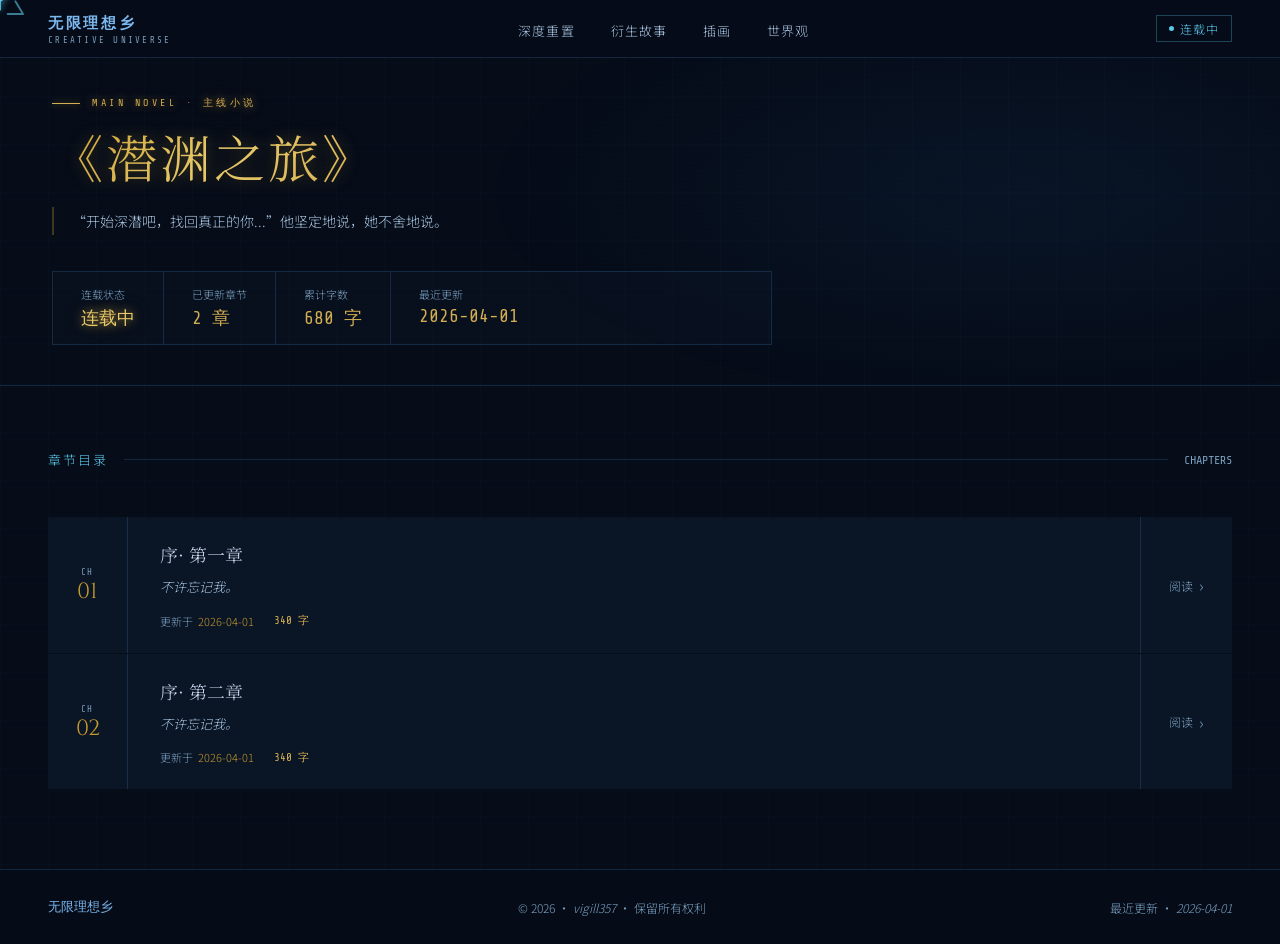
==== commit 6eec9d97: "主线小说动画强化" ====
--- a/novel.html
+++ b/novel.html
@@ -30,11 +30,16 @@
     .ph-inner { max-width: 720px; position: relative; }
     .ph-label {
       font-family: 'Share Tech Mono', monospace; font-size: 10px;
-      letter-spacing: .35em; color: var(--cyan); margin-bottom: 16px;
+      letter-spacing: .35em; color: #D4AE52; margin-bottom: 16px;
       display: flex; align-items: center; gap: 12px;
+      text-shadow: 0 0 10px rgba(196,154,46,0.65), 0 0 20px rgba(212,174,82,0.3);
       opacity: 0; animation: fadeUp .5s .1s forwards;
     }
-    .ph-label::before { content: ''; display: block; width: 28px; height: 1px; background: var(--cyan); }
+    .ph-label::before {
+      content: ''; display: block; width: 28px; height: 1px;
+      background: #D4AE52;
+      box-shadow: 0 0 6px rgba(196,154,46,0.7);
+    }
 
     .ph-title {
       font-family: 'Noto Serif SC', serif; font-weight: 300;
@@ -44,14 +49,15 @@
     }
     .ph-title em {
       font-style: normal;
-      background: linear-gradient(135deg, var(--blue3), var(--cyan));
+      background: linear-gradient(135deg, #C49A2E, #E8C96A, #D4AE52);
       -webkit-background-clip: text; -webkit-text-fill-color: transparent;
+      filter: drop-shadow(0 0 8px rgba(196,154,46,0.4));
     }
 
     .ph-synopsis {
       font-size: 14px; line-height: 2; color: var(--text2);
       max-width: 580px; margin-bottom: 36px;
-      border-left: 2px solid var(--blue0); padding-left: 18px;
+      border-left: 2px solid rgba(196,154,46,0.3); padding-left: 18px;
       opacity: 0; animation: fadeUp .6s .2s forwards;
     }
 
@@ -67,8 +73,11 @@
     }
     .ph-stat:last-child { border-right: none; }
     .ph-stat-label { font-family: 'Noto Sans SC', sans-serif; font-size: 11px; color: var(--text3); }
-    .ph-stat-val   { font-family: 'Share Tech Mono', monospace; font-size: 18px; color: var(--blue3); }
-    .ph-stat-val.live { color: var(--cyan); }
+    .ph-stat-val   { font-family: 'Share Tech Mono', monospace; font-size: 18px; color: #D4AE52; }
+    .ph-stat-val.live {
+      color: #E8C96A;
+      text-shadow: 0 0 10px rgba(196,154,46,0.7), 0 0 20px rgba(212,174,82,0.35);
+    }
 
     /* ── 章节列表 ── */
     .chapter-section {
@@ -106,8 +115,9 @@
     }
     .ch-num-val {
       font-family: 'Cinzel', serif;
-      font-size: 22px; color: var(--blue2);
+      font-size: 22px; color: #C49A2E;
       line-height: 1;
+      transition: color 0.22s, text-shadow 0.22s;
     }
 
     /* 中部内容 */
@@ -135,13 +145,13 @@
       display: flex; align-items: center; gap: 5px;
     }
     .ch-meta-item em {
-      font-style: normal; color: var(--blue3);
+      font-style: normal; color: #C49A2E;
     }
     .ch-wordcount {
       font-family: 'Share Tech Mono', monospace;
       font-size: 11px; color: var(--text3);
     }
-    .ch-wordcount em { color: var(--cyan); font-style: normal; }
+    .ch-wordcount em { color: #D4AE52; font-style: normal; }
 
     /* 右侧操作 */
     .ch-card-action {
@@ -155,9 +165,12 @@
       font-family: 'Noto Sans SC', sans-serif;
       font-size: 12px; color: var(--text3);
       display: flex; align-items: center; gap: 6px;
-      transition: color .2s;
-    }
-    .ch-card:hover .ch-read-btn { color: var(--cyan); }
+      transition: color .25s, text-shadow .25s;
+    }
+    .ch-card:hover .ch-read-btn {
+      color: #D4AE52;
+      text-shadow: 0 0 8px rgba(196,154,46,0.65);
+    }
     .ch-read-arrow {
       font-size: 16px; transition: transform .2s;
     }
@@ -170,15 +183,36 @@
       font-size: 13px; color: var(--text3);
     }
 
-    /* 入场动画 */
+    /* 入场动画 + 扫光结构 */
     .ch-card {
       opacity: 0;
       transform: translateY(12px);
       transition: opacity .4s, transform .4s, background .2s;
+      position: relative;
+      overflow: hidden;
     }
     .ch-card.visible {
       opacity: 1;
       transform: translateY(0);
+    }
+
+    /* 底部扫光线 */
+    .ch-card::after {
+      content: '';
+      position: absolute;
+      bottom: 0; left: 0; right: 0; height: 1px;
+      background: #D4AE52;
+      box-shadow: 0 0 8px rgba(196,154,46,0.85), 0 0 18px rgba(212,174,82,0.4);
+      transform: scaleX(0);
+      transform-origin: left;
+      transition: transform 0.38s cubic-bezier(0.4, 0, 0.2, 1);
+    }
+    .ch-card:hover::after { transform: scaleX(1); }
+
+    /* hover 时章节号荧光 */
+    .ch-card:hover .ch-num-val {
+      color: #D4AE52;
+      text-shadow: 0 0 10px rgba(196,154,46,0.7);
     }
   </style>
 </head>
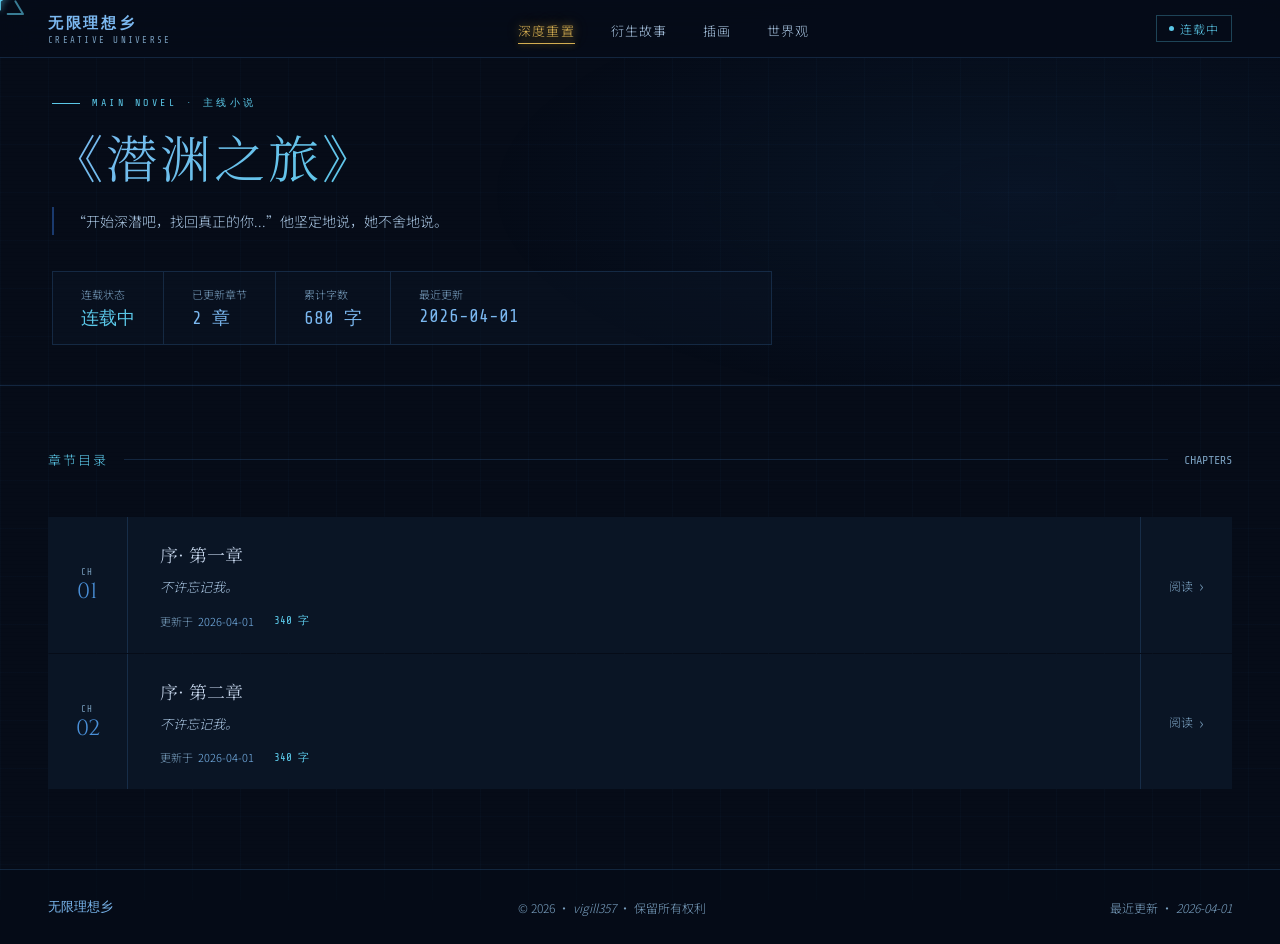
==== commit ccbb4976: "back" ====
--- a/novel.html
+++ b/novel.html
@@ -28,18 +28,25 @@
 
     /* 标题区 */
     .ph-inner { max-width: 720px; position: relative; }
+    /* ── 导航当前页荧光金色高亮 ── */
+    .nav-active {
+      color: #D4AE52 !important;
+      text-shadow: 0 0 10px rgba(196,154,46,0.7), 0 0 20px rgba(212,174,82,0.3);
+    }
+    .nav-active::after {
+      right: 0 !important;
+      background: #D4AE52 !important;
+      box-shadow: 0 0 6px rgba(196,154,46,0.85) !important;
+    }
+
+    /* 标题区 */
     .ph-label {
       font-family: 'Share Tech Mono', monospace; font-size: 10px;
-      letter-spacing: .35em; color: #D4AE52; margin-bottom: 16px;
+      letter-spacing: .35em; color: var(--cyan); margin-bottom: 16px;
       display: flex; align-items: center; gap: 12px;
-      text-shadow: 0 0 10px rgba(196,154,46,0.65), 0 0 20px rgba(212,174,82,0.3);
       opacity: 0; animation: fadeUp .5s .1s forwards;
     }
-    .ph-label::before {
-      content: ''; display: block; width: 28px; height: 1px;
-      background: #D4AE52;
-      box-shadow: 0 0 6px rgba(196,154,46,0.7);
-    }
+    .ph-label::before { content: ''; display: block; width: 28px; height: 1px; background: var(--cyan); }
 
     .ph-title {
       font-family: 'Noto Serif SC', serif; font-weight: 300;
@@ -49,15 +56,14 @@
     }
     .ph-title em {
       font-style: normal;
-      background: linear-gradient(135deg, #C49A2E, #E8C96A, #D4AE52);
+      background: linear-gradient(135deg, var(--blue3), var(--cyan));
       -webkit-background-clip: text; -webkit-text-fill-color: transparent;
-      filter: drop-shadow(0 0 8px rgba(196,154,46,0.4));
     }
 
     .ph-synopsis {
       font-size: 14px; line-height: 2; color: var(--text2);
       max-width: 580px; margin-bottom: 36px;
-      border-left: 2px solid rgba(196,154,46,0.3); padding-left: 18px;
+      border-left: 2px solid var(--blue0); padding-left: 18px;
       opacity: 0; animation: fadeUp .6s .2s forwards;
     }
 
@@ -73,11 +79,8 @@
     }
     .ph-stat:last-child { border-right: none; }
     .ph-stat-label { font-family: 'Noto Sans SC', sans-serif; font-size: 11px; color: var(--text3); }
-    .ph-stat-val   { font-family: 'Share Tech Mono', monospace; font-size: 18px; color: #D4AE52; }
-    .ph-stat-val.live {
-      color: #E8C96A;
-      text-shadow: 0 0 10px rgba(196,154,46,0.7), 0 0 20px rgba(212,174,82,0.35);
-    }
+    .ph-stat-val   { font-family: 'Share Tech Mono', monospace; font-size: 18px; color: var(--blue3); }
+    .ph-stat-val.live { color: var(--cyan); }
 
     /* ── 章节列表 ── */
     .chapter-section {
@@ -115,9 +118,8 @@
     }
     .ch-num-val {
       font-family: 'Cinzel', serif;
-      font-size: 22px; color: #C49A2E;
+      font-size: 22px; color: var(--blue2);
       line-height: 1;
-      transition: color 0.22s, text-shadow 0.22s;
     }
 
     /* 中部内容 */
@@ -145,13 +147,13 @@
       display: flex; align-items: center; gap: 5px;
     }
     .ch-meta-item em {
-      font-style: normal; color: #C49A2E;
+      font-style: normal; color: var(--blue3);
     }
     .ch-wordcount {
       font-family: 'Share Tech Mono', monospace;
       font-size: 11px; color: var(--text3);
     }
-    .ch-wordcount em { color: #D4AE52; font-style: normal; }
+    .ch-wordcount em { color: var(--cyan); font-style: normal; }
 
     /* 右侧操作 */
     .ch-card-action {
@@ -165,12 +167,9 @@
       font-family: 'Noto Sans SC', sans-serif;
       font-size: 12px; color: var(--text3);
       display: flex; align-items: center; gap: 6px;
-      transition: color .25s, text-shadow .25s;
-    }
-    .ch-card:hover .ch-read-btn {
-      color: #D4AE52;
-      text-shadow: 0 0 8px rgba(196,154,46,0.65);
-    }
+      transition: color .2s;
+    }
+    .ch-card:hover .ch-read-btn { color: var(--cyan); }
     .ch-read-arrow {
       font-size: 16px; transition: transform .2s;
     }
@@ -209,11 +208,6 @@
     }
     .ch-card:hover::after { transform: scaleX(1); }
 
-    /* hover 时章节号荧光 */
-    .ch-card:hover .ch-num-val {
-      color: #D4AE52;
-      text-shadow: 0 0 10px rgba(196,154,46,0.7);
-    }
   </style>
 </head>
 <body>
@@ -244,7 +238,7 @@
       <span class="nav-logo-sub">Creative Universe</span>
     </a>
     <ul class="nav-links">
-      <li><a href="index.html">深度重置</a></li>
+      <li><a href="index.html" class="nav-active">深度重置</a></li>
       <li><a href="stories.html">衍生故事</a></li>
       <li><a href="index.html#gallery">插画</a></li>
       <li><a href="index.html#world">世界观</a></li>
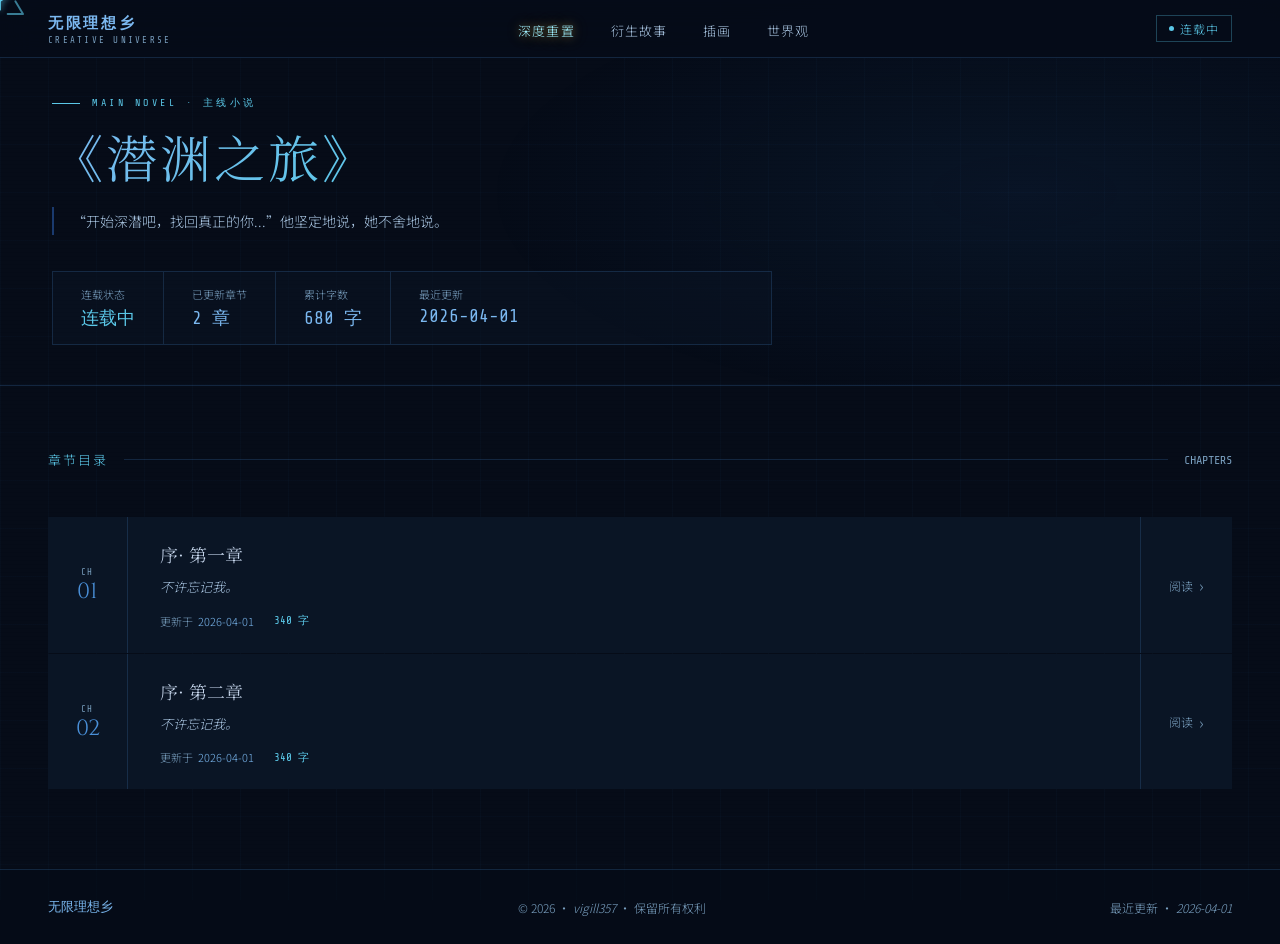
==== commit ab308611: "热修" ====
--- a/novel.html
+++ b/novel.html
@@ -30,13 +30,12 @@
     .ph-inner { max-width: 720px; position: relative; }
     /* ── 导航当前页荧光金色高亮 ── */
     .nav-active {
-      color: #D4AE52 !important;
+      color: #9EF0FF !important;
       text-shadow: 0 0 10px rgba(196,154,46,0.7), 0 0 20px rgba(212,174,82,0.3);
     }
     .nav-active::after {
-      right: 0 !important;
-      background: #D4AE52 !important;
-      box-shadow: 0 0 6px rgba(196,154,46,0.85) !important;
+      background: #9EF0FF !important;
+      box-shadow: 0 0 6px rgba(158,240,255,0.8) !important;
     }
 
     /* 标题区 */
